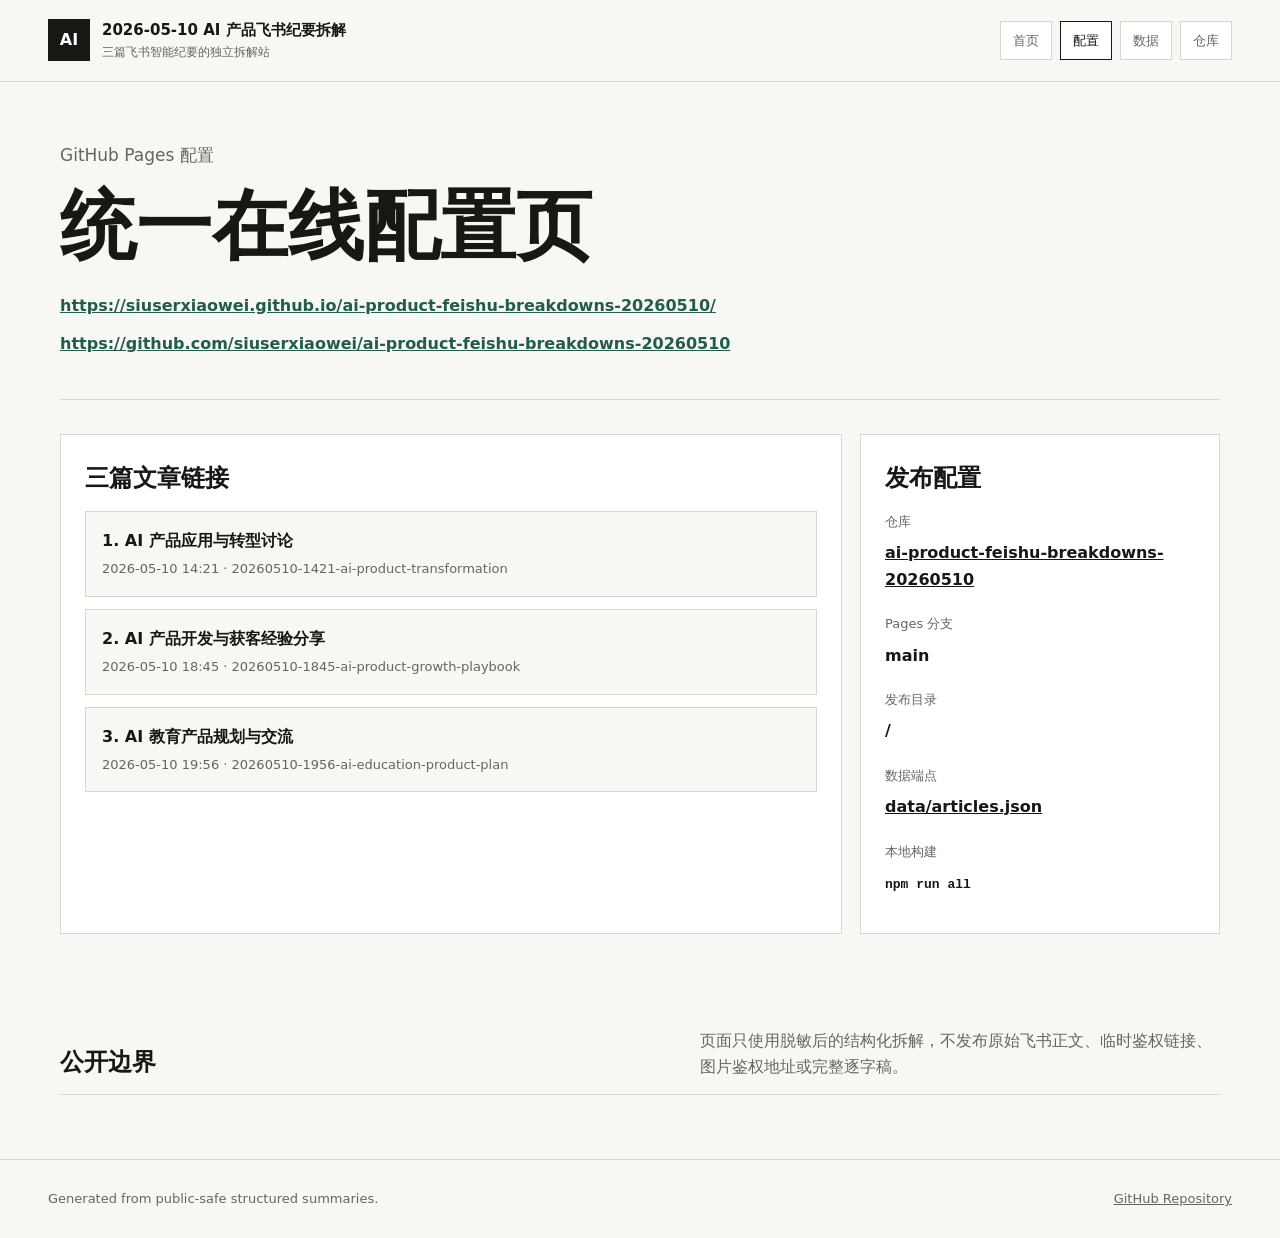
==== config/index.html @ 6566aa0e "Create standalone Feishu AI breakdown site" ====
<!doctype html>
<html lang="zh-CN">
<head>
  <meta charset="utf-8">
  <meta name="viewport" content="width=device-width, initial-scale=1">
  <title>2026-05-10 AI 产品飞书纪要拆解 | 在线配置</title>
  <meta name="description" content="统一收口三篇飞书 AI 产品纪要拆解的 GitHub Pages 配置页。">
  <link rel="stylesheet" href="../assets/site.css">
</head>
<body>
  <header class="site-header">
    <a class="brand" href="../index.html" aria-label="返回首页">
      <span class="brand-mark">AI</span>
      <span>
        <strong>2026-05-10 AI 产品飞书纪要拆解</strong>
        <small>三篇飞书智能纪要的独立拆解站</small>
      </span>
    </a>
    <nav class="nav">
      <a class="" href="../index.html">首页</a><a class="active" href="../config/">配置</a><a class="" href="../data/articles.json">数据</a><a class="" href="https://github.com/siuserxiaowei/ai-product-feishu-breakdowns-20260510">仓库</a>
    </nav>
  </header>
  <main>
    <section class="page-title">
      <p>GitHub Pages 配置</p>
      <h1>统一在线配置页</h1>
      <div class="config-links">
        <a href="https://siuserxiaowei.github.io/ai-product-feishu-breakdowns-20260510/">https://siuserxiaowei.github.io/ai-product-feishu-breakdowns-20260510/</a>
        <a href="https://github.com/siuserxiaowei/ai-product-feishu-breakdowns-20260510">https://github.com/siuserxiaowei/ai-product-feishu-breakdowns-20260510</a>
      </div>
    </section>

    <section class="config-layout">
      <div class="config-main">
        <h2>三篇文章链接</h2>
        <div class="link-list">
          <a class="link-row" href="https://siuserxiaowei.github.io/ai-product-feishu-breakdowns-20260510/articles/20260510-1421-ai-product-transformation/">
            <strong>1. AI 产品应用与转型讨论</strong>
            <span>2026-05-10 14:21 · 20260510-1421-ai-product-transformation</span>
          </a><a class="link-row" href="https://siuserxiaowei.github.io/ai-product-feishu-breakdowns-20260510/articles/20260510-1845-ai-product-growth-playbook/">
            <strong>2. AI 产品开发与获客经验分享</strong>
            <span>2026-05-10 18:45 · 20260510-1845-ai-product-growth-playbook</span>
          </a><a class="link-row" href="https://siuserxiaowei.github.io/ai-product-feishu-breakdowns-20260510/articles/20260510-1956-ai-education-product-plan/">
            <strong>3. AI 教育产品规划与交流</strong>
            <span>2026-05-10 19:56 · 20260510-1956-ai-education-product-plan</span>
          </a>
        </div>
      </div>
      <aside class="config-side">
        <h2>发布配置</h2>
        <dl>
          <dt>仓库</dt>
          <dd><a href="https://github.com/siuserxiaowei/ai-product-feishu-breakdowns-20260510">ai-product-feishu-breakdowns-20260510</a></dd>
          <dt>Pages 分支</dt>
          <dd>main</dd>
          <dt>发布目录</dt>
          <dd>/</dd>
          <dt>数据端点</dt>
          <dd><a href="https://siuserxiaowei.github.io/ai-product-feishu-breakdowns-20260510/data/articles.json">data/articles.json</a></dd>
          <dt>本地构建</dt>
          <dd><code>npm run all</code></dd>
        </dl>
      </aside>
    </section>

    <section class="section">
      <div class="section-heading">
        <h2>公开边界</h2>
        <p>页面只使用脱敏后的结构化拆解，不发布原始飞书正文、临时鉴权链接、图片鉴权地址或完整逐字稿。</p>
      </div>
    </section>
  </main>
  <footer class="site-footer">
    <span>Generated from public-safe structured summaries.</span>
    <a href="https://github.com/siuserxiaowei/ai-product-feishu-breakdowns-20260510">GitHub Repository</a>
  </footer>
</body>
</html>
---- assets/site.css ----
:root {
  color-scheme: light;
  --bg: #f7f7f4;
  --surface: #ffffff;
  --surface-2: #efefe8;
  --ink: #171714;
  --muted: #66665f;
  --line: #d9d8cd;
  --accent: #225c4a;
  --accent-2: #b9462f;
  --shadow: 0 24px 60px rgba(20, 20, 16, 0.08);
}

* {
  box-sizing: border-box;
}

body {
  margin: 0;
  background: var(--bg);
  color: var(--ink);
  font-family: Inter, ui-sans-serif, system-ui, -apple-system, BlinkMacSystemFont, "Segoe UI", sans-serif;
  line-height: 1.65;
}

a {
  color: inherit;
}

.site-header {
  position: sticky;
  top: 0;
  z-index: 10;
  display: flex;
  align-items: center;
  justify-content: space-between;
  gap: 24px;
  padding: 18px clamp(18px, 4vw, 48px);
  background: rgba(247, 247, 244, 0.9);
  border-bottom: 1px solid var(--line);
  backdrop-filter: blur(18px);
}

.brand {
  display: inline-flex;
  align-items: center;
  gap: 12px;
  text-decoration: none;
  min-width: 0;
}

.brand-mark {
  display: grid;
  width: 42px;
  height: 42px;
  place-items: center;
  border: 1px solid var(--ink);
  background: var(--ink);
  color: #fff;
  font-weight: 800;
}

.brand strong,
.brand small {
  display: block;
}

.brand strong {
  font-size: 15px;
}

.brand small {
  color: var(--muted);
  font-size: 12px;
}

.nav {
  display: flex;
  flex-wrap: wrap;
  gap: 8px;
}

.nav a {
  border: 1px solid var(--line);
  padding: 8px 12px;
  background: var(--surface);
  color: var(--muted);
  text-decoration: none;
  font-size: 13px;
}

.nav a.active,
.nav a:hover {
  border-color: var(--ink);
  color: var(--ink);
}

main {
  width: min(1160px, calc(100% - 36px));
  margin: 0 auto;
}

.hero {
  display: grid;
  grid-template-columns: minmax(0, 1.35fr) minmax(280px, 0.65fr);
  gap: 32px;
  align-items: stretch;
  padding: 64px 0 48px;
}

.hero-copy {
  padding: clamp(28px, 5vw, 56px);
  background: var(--surface);
  border: 1px solid var(--line);
  box-shadow: var(--shadow);
}

.hero h1,
.page-title h1,
.article-title h1 {
  margin: 0;
  max-width: 820px;
  font-size: clamp(36px, 7vw, 76px);
  line-height: 1.04;
}

.hero p,
.page-title p,
.article-summary {
  color: var(--muted);
  font-size: 17px;
}

.hero-actions,
.config-links {
  display: flex;
  flex-wrap: wrap;
  gap: 12px;
  margin-top: 28px;
}

.button {
  display: inline-flex;
  align-items: center;
  justify-content: center;
  min-height: 44px;
  padding: 10px 16px;
  border: 1px solid var(--ink);
  background: var(--surface);
  text-decoration: none;
  font-weight: 700;
}

.button.primary {
  background: var(--ink);
  color: #fff;
}

.hero-panel {
  display: grid;
  gap: 12px;
}

.hero-panel > div {
  display: flex;
  flex-direction: column;
  justify-content: space-between;
  min-height: 130px;
  padding: 24px;
  background: var(--accent);
  color: #fff;
}

.hero-panel > div:nth-child(2) {
  background: var(--accent-2);
}

.hero-panel > div:nth-child(3) {
  background: var(--ink);
}

.metric {
  font-size: 52px;
  font-weight: 850;
  line-height: 1;
}

.metric-label {
  font-size: 14px;
}

.section,
.page-title,
.article-title {
  padding: 42px 0;
}

.section-heading {
  display: flex;
  align-items: end;
  justify-content: space-between;
  gap: 24px;
  margin-bottom: 22px;
  border-bottom: 1px solid var(--line);
}

.section-heading h2,
.config-main h2,
.config-side h2,
.two-column h2 {
  margin: 0 0 12px;
  font-size: 24px;
}

.section-heading p {
  max-width: 520px;
  margin: 0 0 14px;
  color: var(--muted);
}

.article-grid {
  display: grid;
  grid-template-columns: repeat(3, minmax(0, 1fr));
  gap: 18px;
}

.article-card,
.config-main,
.config-side,
.dimension-block {
  background: var(--surface);
  border: 1px solid var(--line);
  padding: 24px;
}

.article-card {
  display: flex;
  min-height: 100%;
  flex-direction: column;
  gap: 14px;
}

.card-meta,
.article-title > p,
.back-link {
  color: var(--muted);
  font-size: 13px;
}

.article-card h2 {
  margin: 0;
  font-size: 24px;
  line-height: 1.25;
}

.article-card h2 a {
  text-decoration: none;
}

.article-card p {
  margin: 0;
  color: var(--muted);
}

.tags {
  display: flex;
  flex-wrap: wrap;
  gap: 8px;
}

.tags span,
.dimension-strip span,
.dimension-nav a {
  border: 1px solid var(--line);
  background: var(--surface-2);
  padding: 5px 9px;
  color: var(--muted);
  font-size: 12px;
}

.dimension-strip {
  display: flex;
  flex-wrap: wrap;
  gap: 8px;
  margin-top: auto;
}

.text-link,
.back-link {
  font-weight: 700;
  color: var(--accent);
}

.page-title {
  border-bottom: 1px solid var(--line);
}

.config-links a {
  overflow-wrap: anywhere;
  color: var(--accent);
  font-weight: 700;
}

.config-layout {
  display: grid;
  grid-template-columns: minmax(0, 1fr) 360px;
  gap: 18px;
  padding: 34px 0 52px;
}

.link-list {
  display: grid;
  gap: 12px;
}

.link-row {
  display: grid;
  gap: 4px;
  padding: 16px;
  border: 1px solid var(--line);
  background: var(--bg);
  text-decoration: none;
}

.link-row span,
.config-side dd,
.config-side dt {
  overflow-wrap: anywhere;
}

.link-row span,
.config-side dt {
  color: var(--muted);
  font-size: 13px;
}

.config-side dl {
  display: grid;
  gap: 8px;
  margin: 0;
}

.config-side dd {
  margin: 0 0 12px;
  font-weight: 700;
}

.article-page {
  max-width: 1040px;
  margin: 0 auto;
}

.article-title {
  border-bottom: 1px solid var(--line);
}

.article-summary {
  max-width: 860px;
  margin: 22px 0;
  padding: 20px 24px;
  background: var(--surface);
  border-left: 4px solid var(--accent);
}

.two-column {
  display: grid;
  grid-template-columns: minmax(0, 1.1fr) minmax(280px, 0.9fr);
  gap: 24px;
}

.timeline,
.action-list,
.dimension-block ul {
  margin: 0;
  padding-left: 22px;
}

.timeline li,
.action-list li,
.dimension-block li {
  margin-bottom: 12px;
}

.timeline span {
  display: inline-block;
  min-width: 56px;
  color: var(--accent);
  font-weight: 800;
}

.timeline p {
  margin: 4px 0 0;
  color: var(--muted);
}

.dimension-nav {
  position: sticky;
  top: 80px;
  display: flex;
  flex-wrap: wrap;
  gap: 8px;
  padding: 12px 0;
  background: rgba(247, 247, 244, 0.92);
  backdrop-filter: blur(14px);
}

.dimension-nav a {
  text-decoration: none;
}

.dimension-block {
  margin: 18px 0;
}

.dimension-block h2 {
  margin: 0 0 18px;
  font-size: 22px;
  line-height: 1.4;
}

.dimension-block h3 {
  margin: 18px 0 8px;
  color: var(--accent);
  font-size: 15px;
}

.reuse {
  margin: 20px 0 0;
  padding: 16px;
  background: var(--surface-2);
}

.site-footer {
  display: flex;
  justify-content: space-between;
  gap: 16px;
  padding: 28px clamp(18px, 4vw, 48px);
  border-top: 1px solid var(--line);
  color: var(--muted);
  font-size: 13px;
}

@media (max-width: 900px) {
  .site-header,
  .section-heading,
  .site-footer {
    align-items: flex-start;
    flex-direction: column;
  }

  .hero,
  .config-layout,
  .two-column {
    grid-template-columns: 1fr;
  }

  .article-grid {
    grid-template-columns: 1fr;
  }

  .hero h1,
  .page-title h1,
  .article-title h1 {
    font-size: 38px;
  }
}
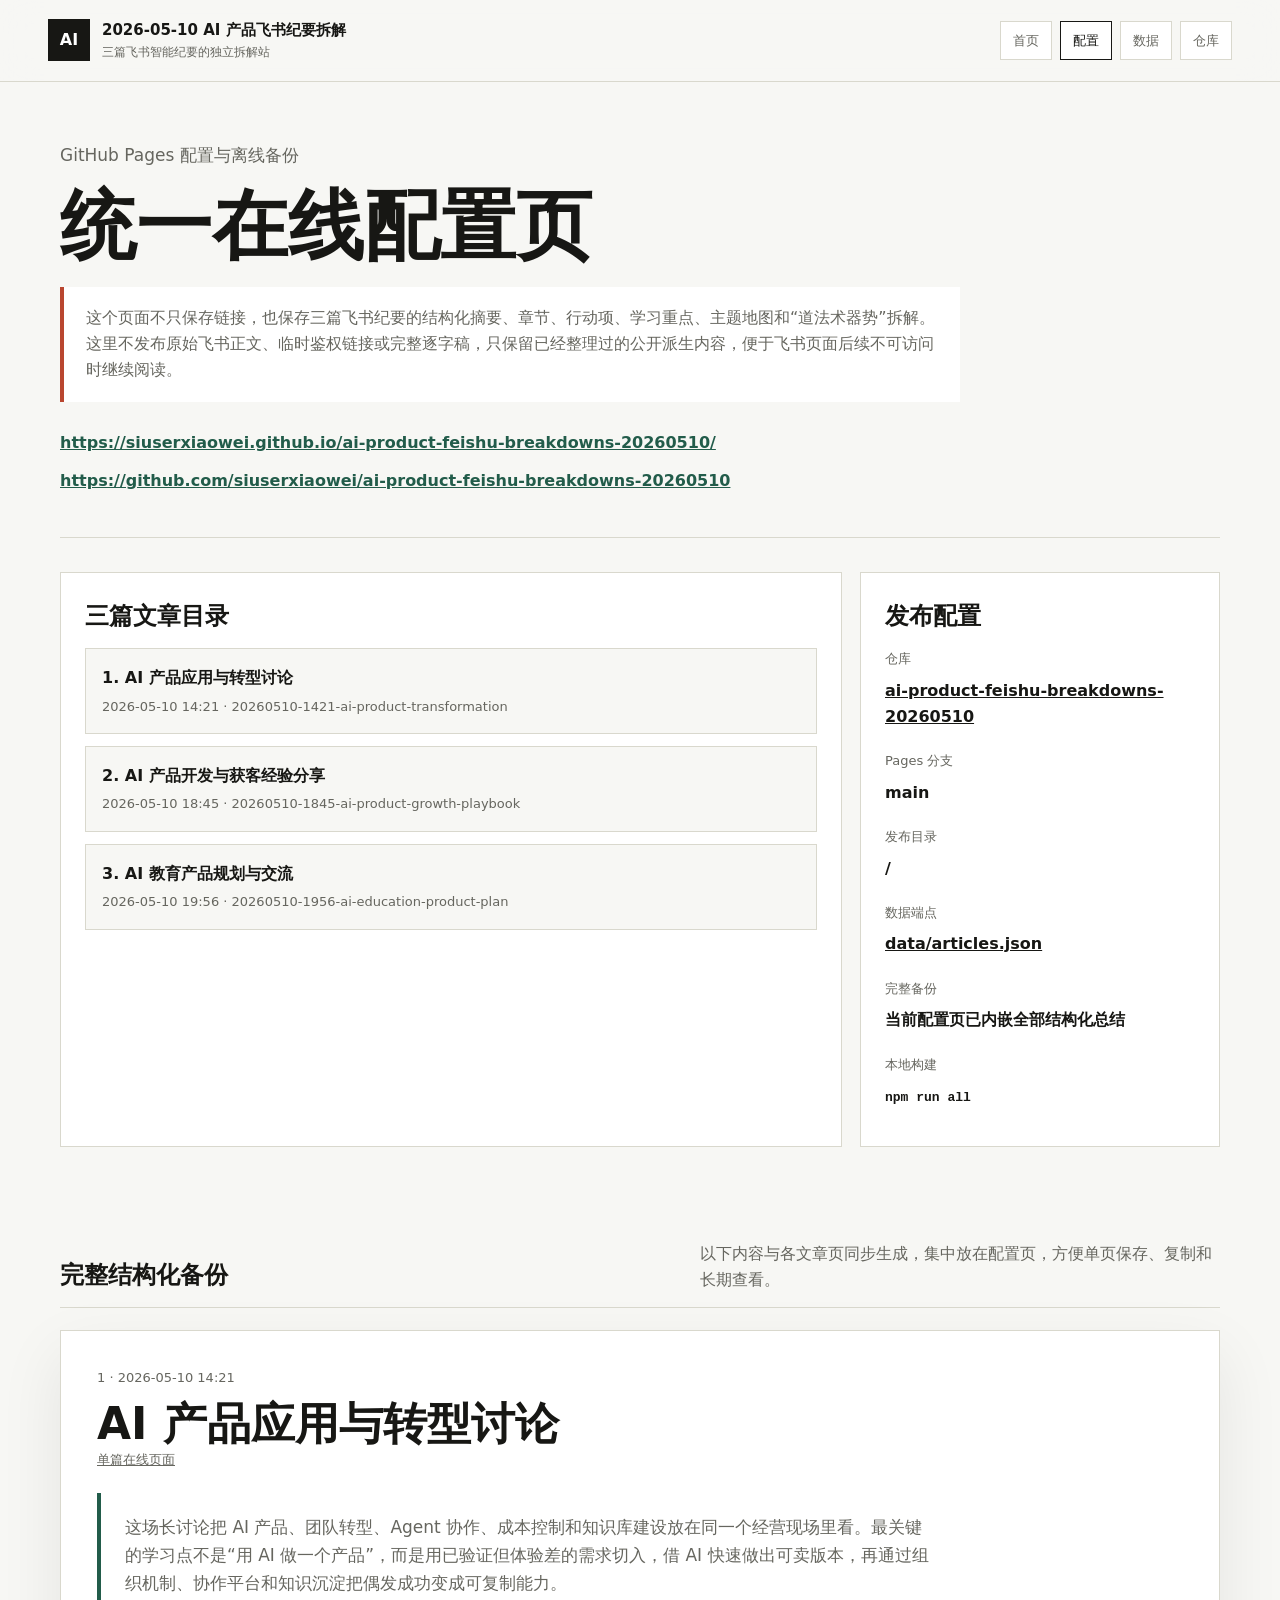
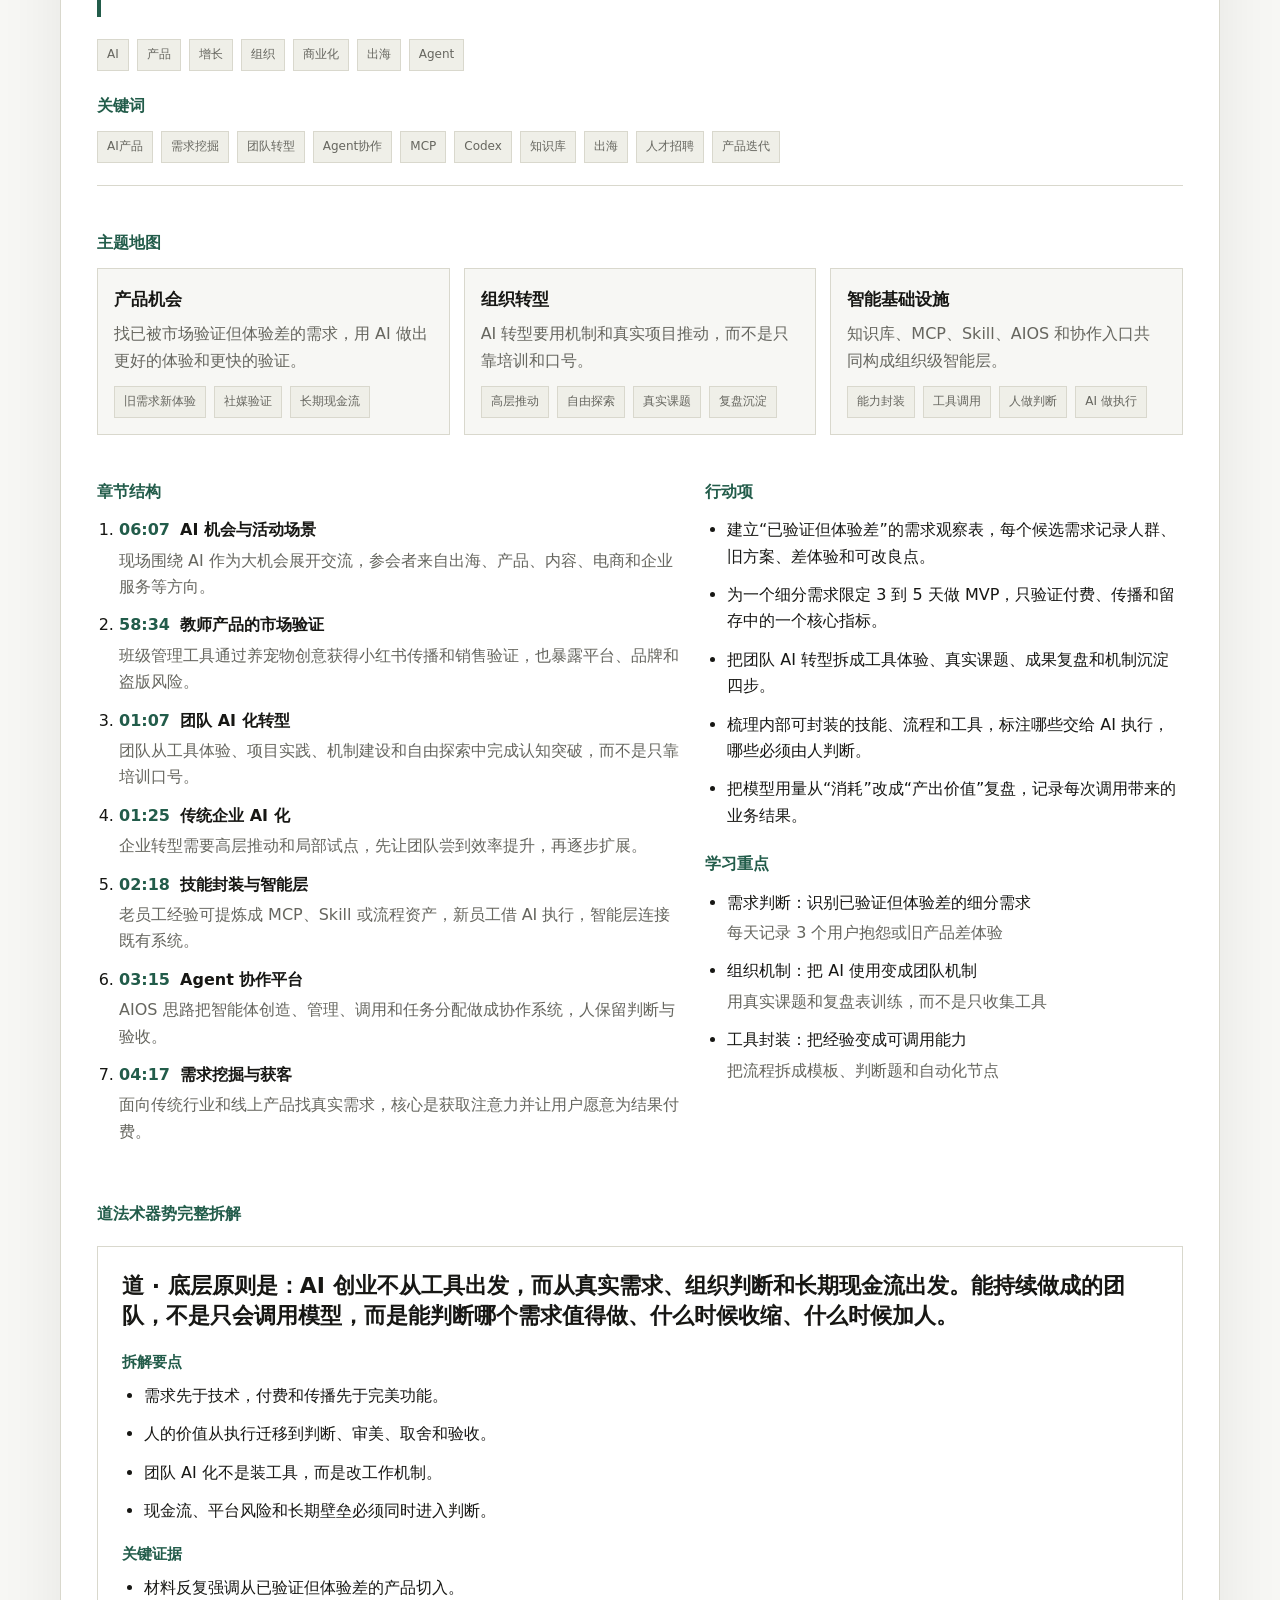
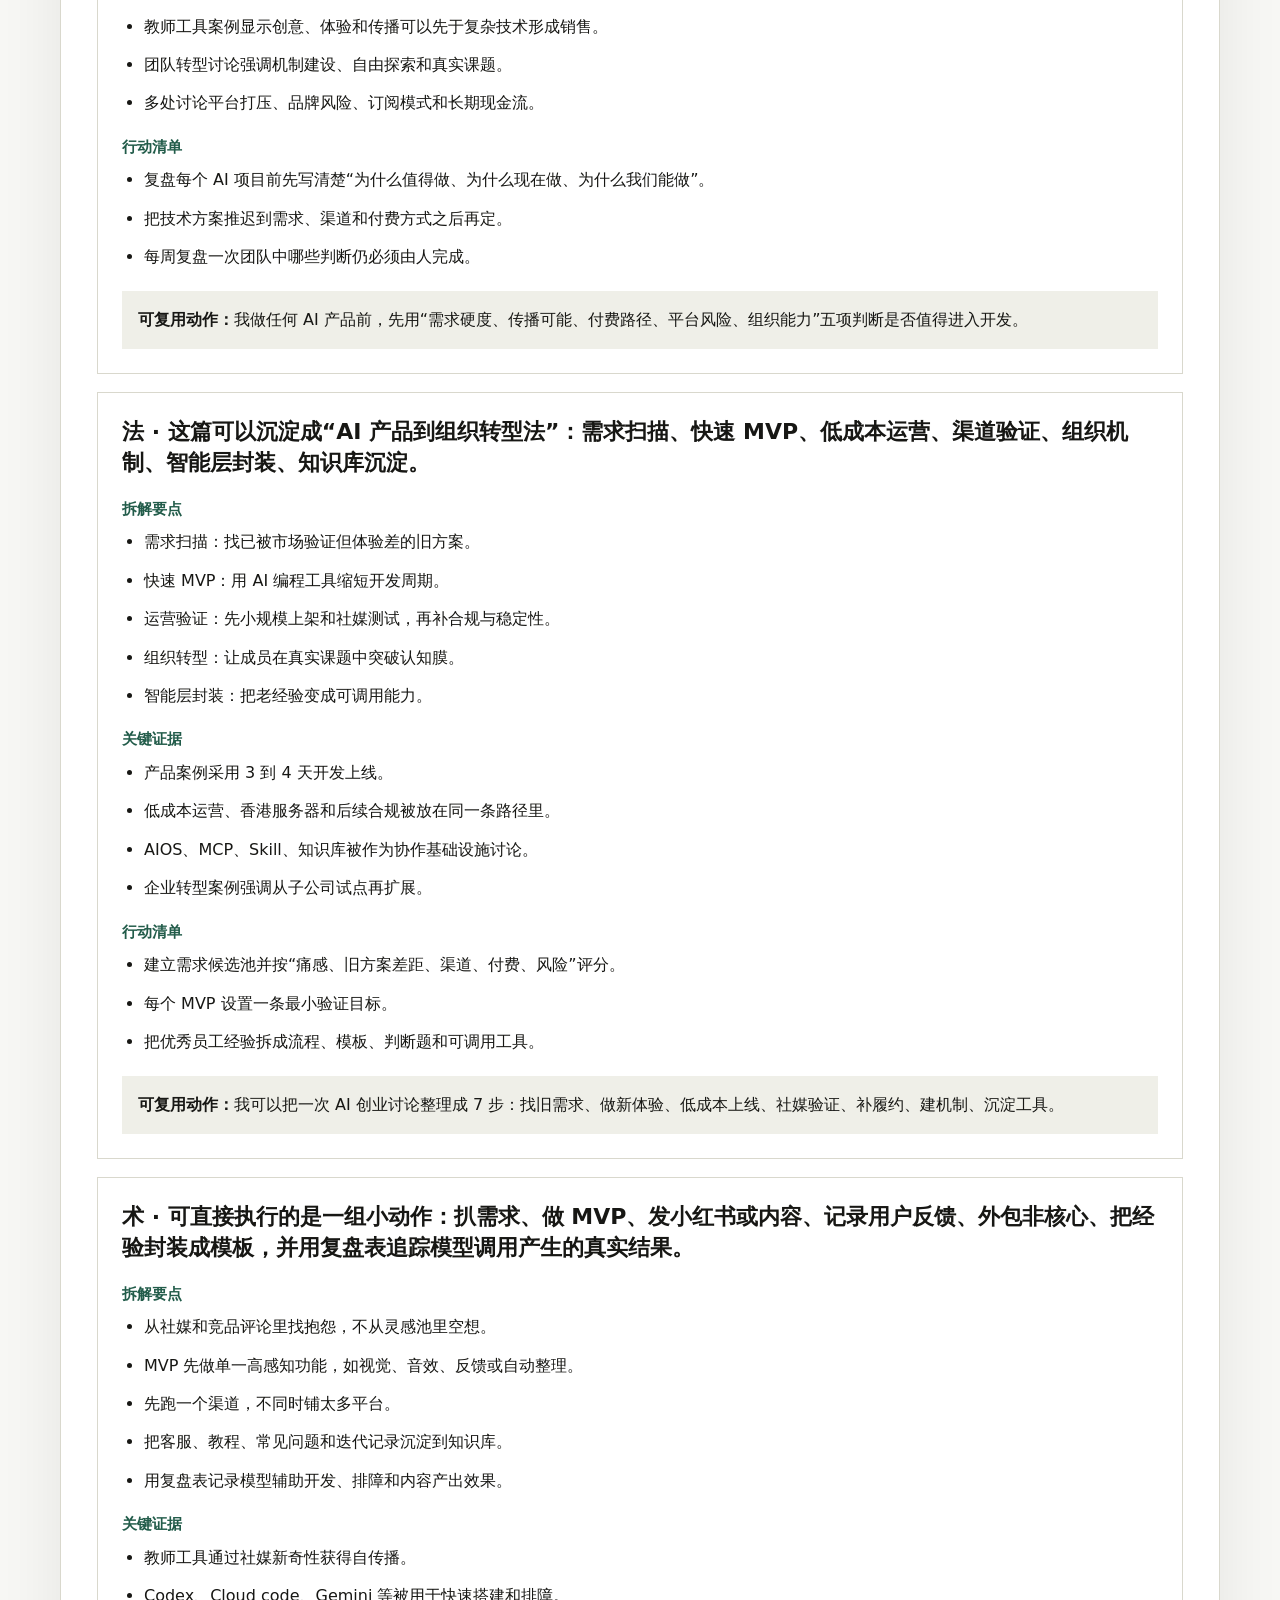
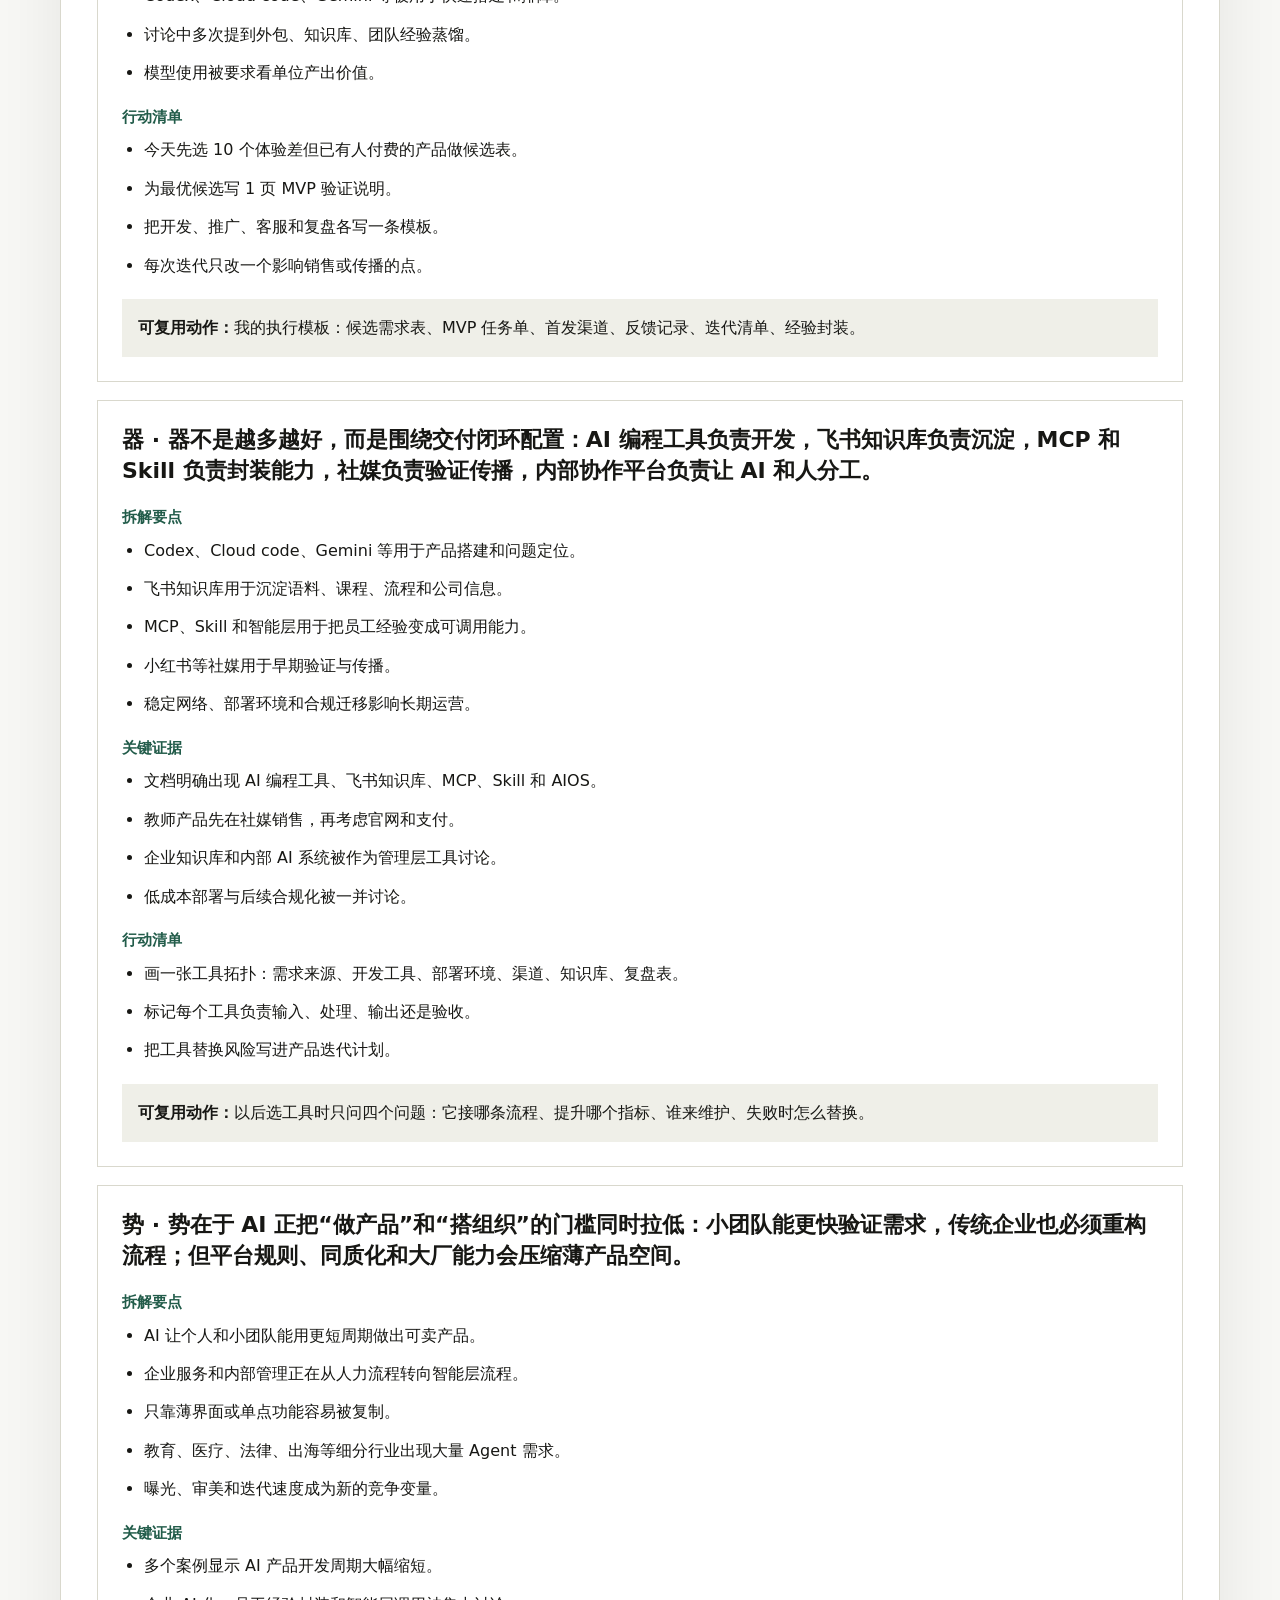
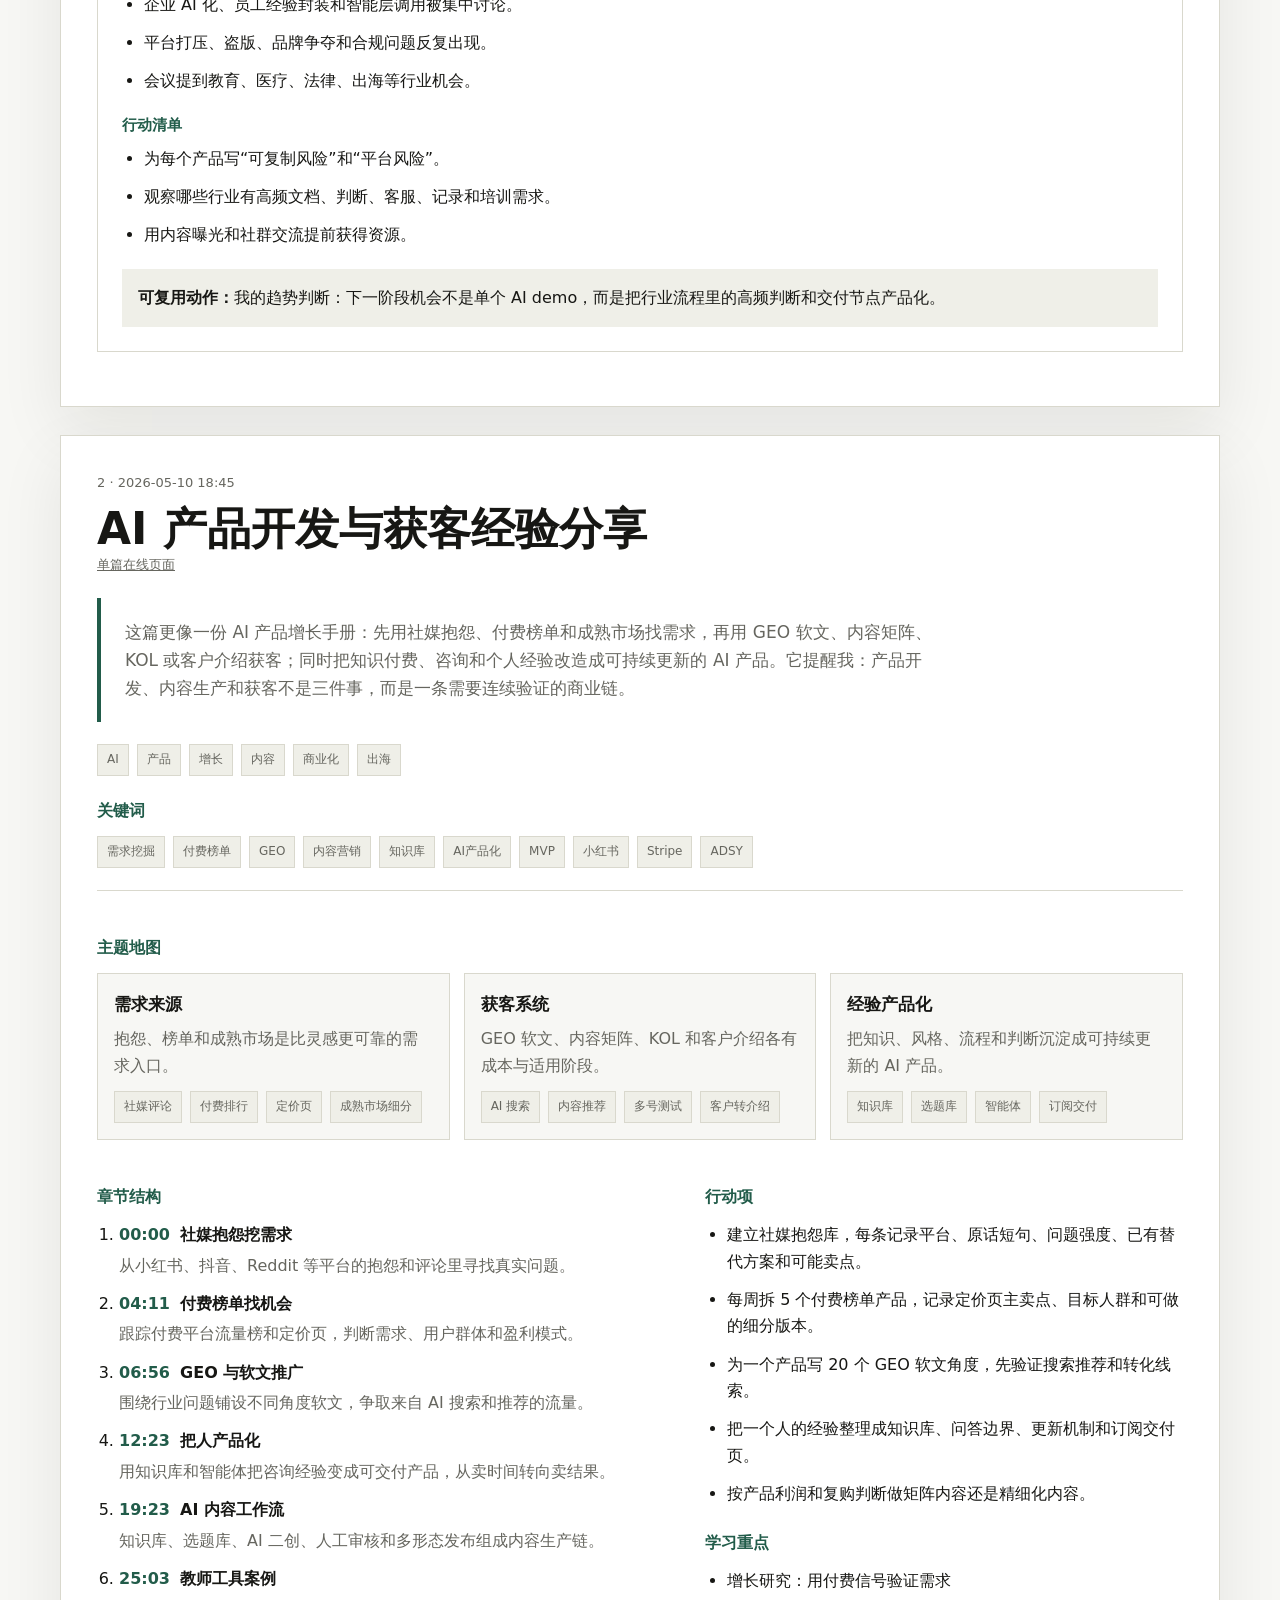
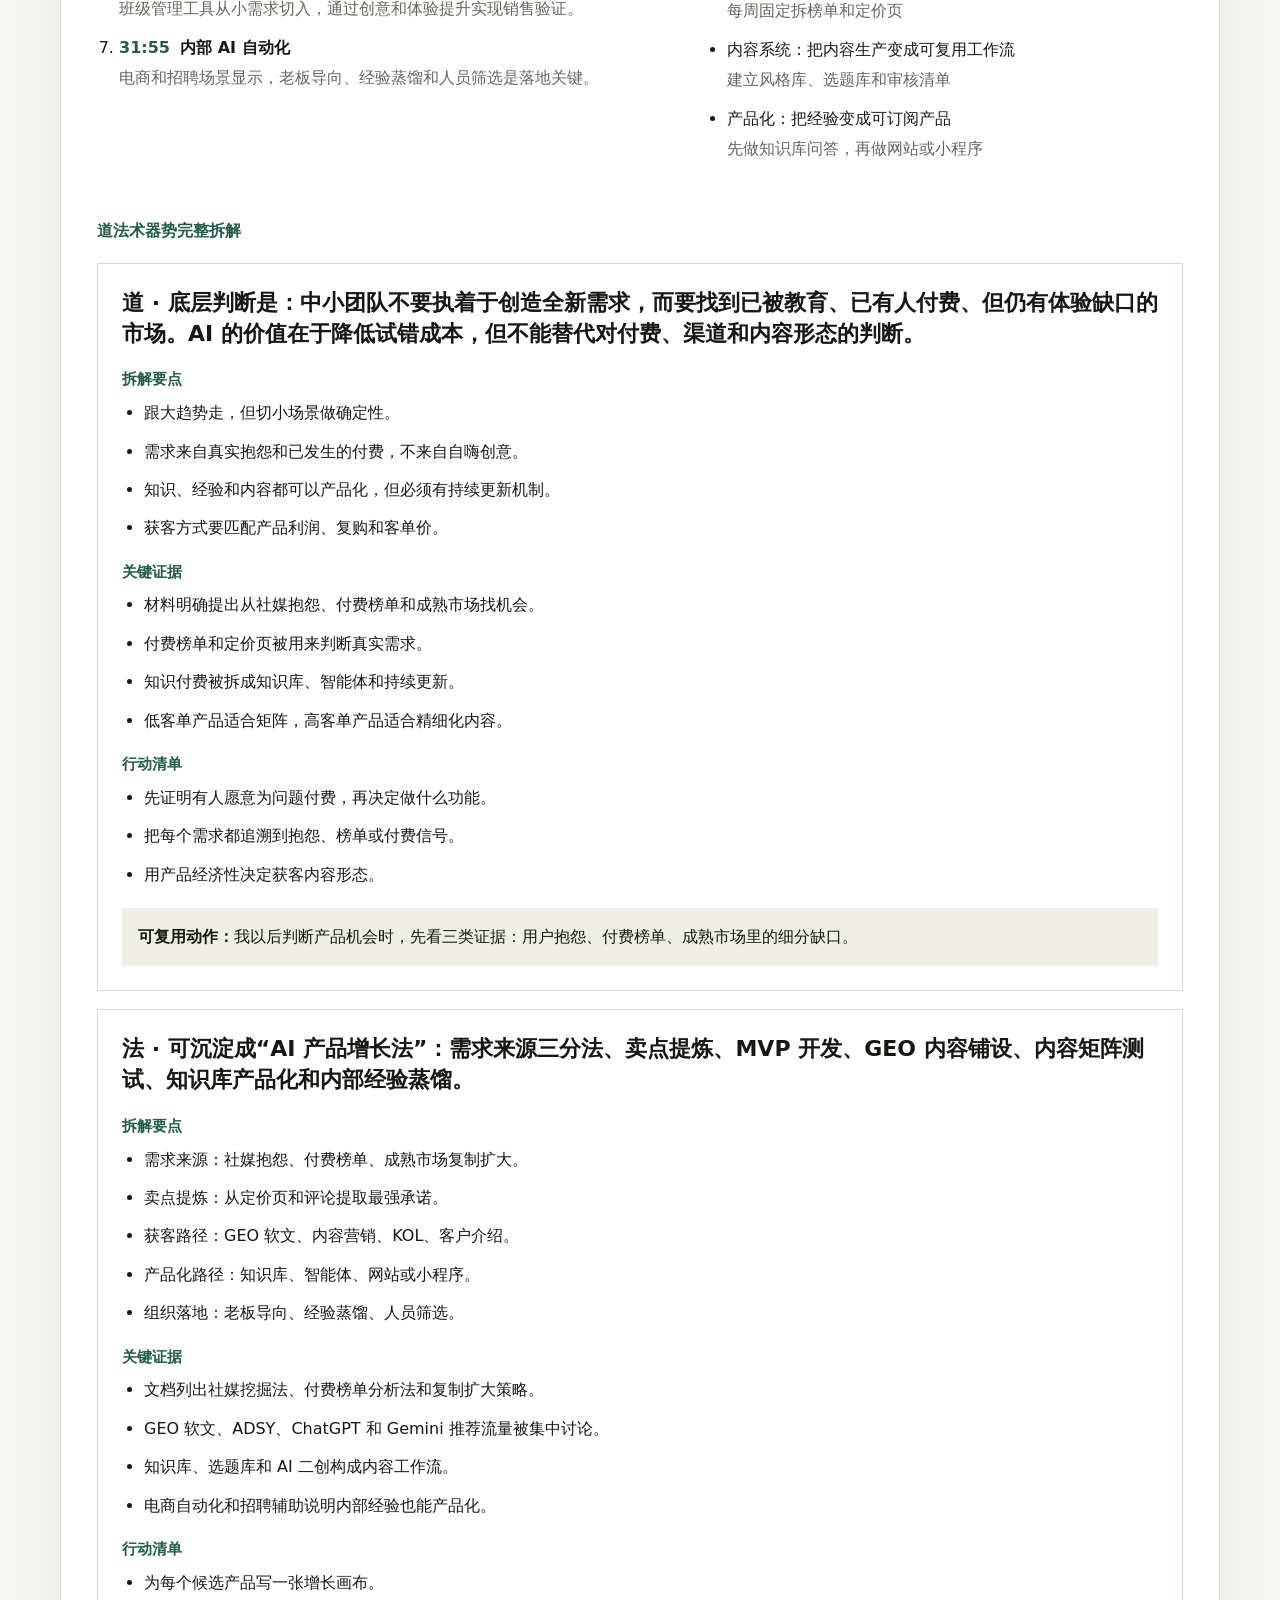
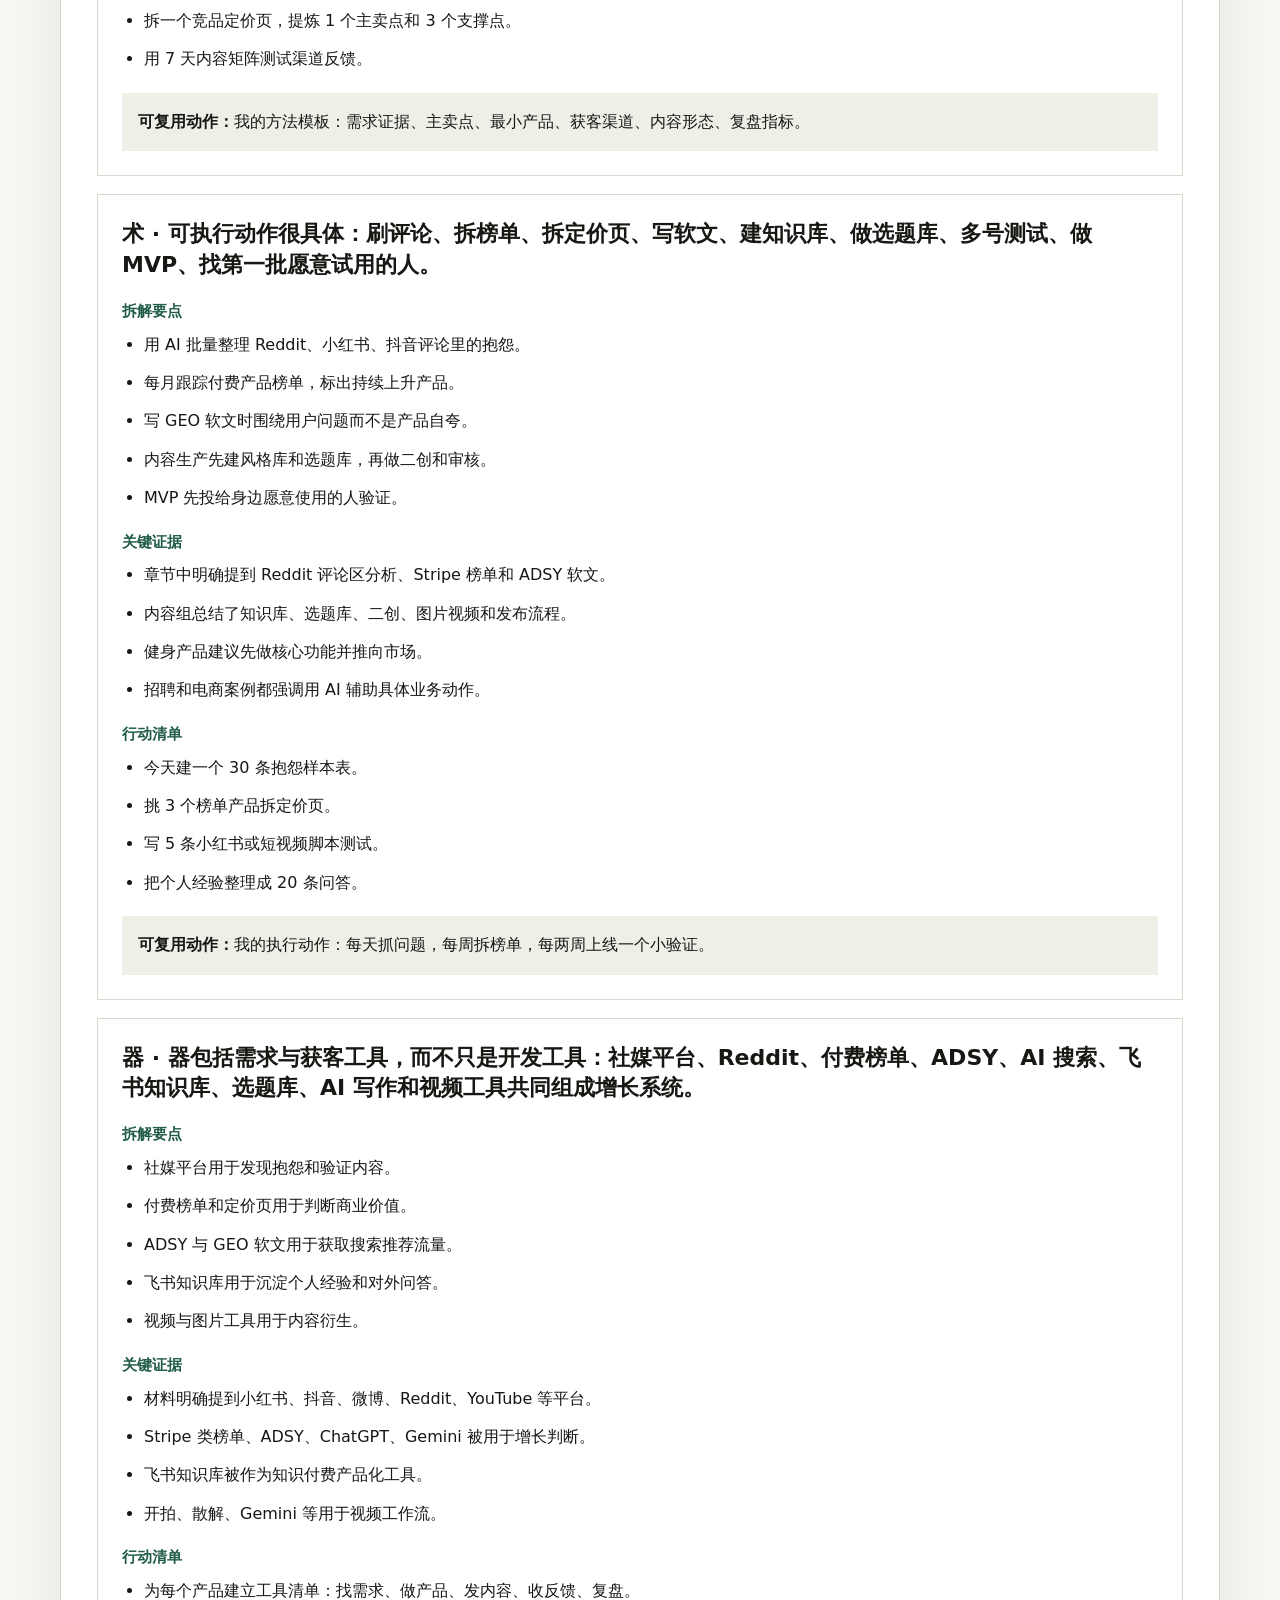
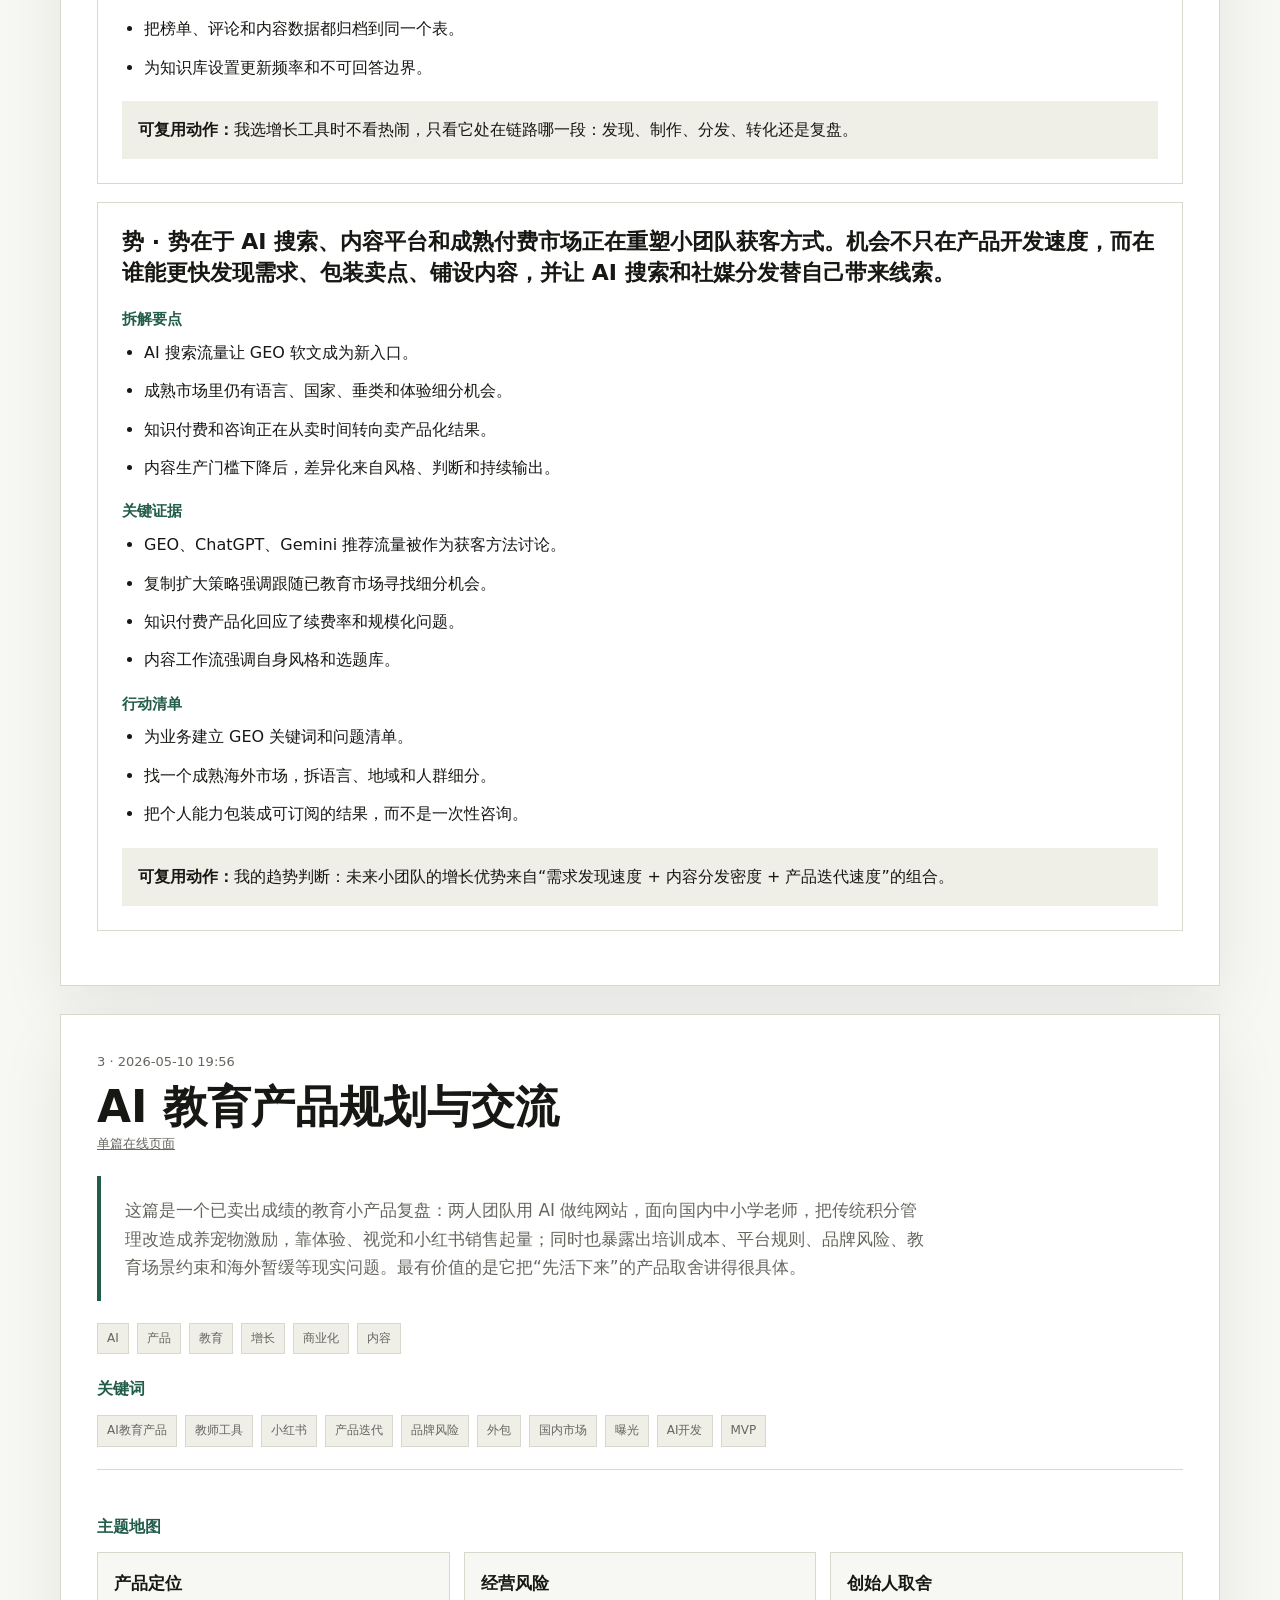
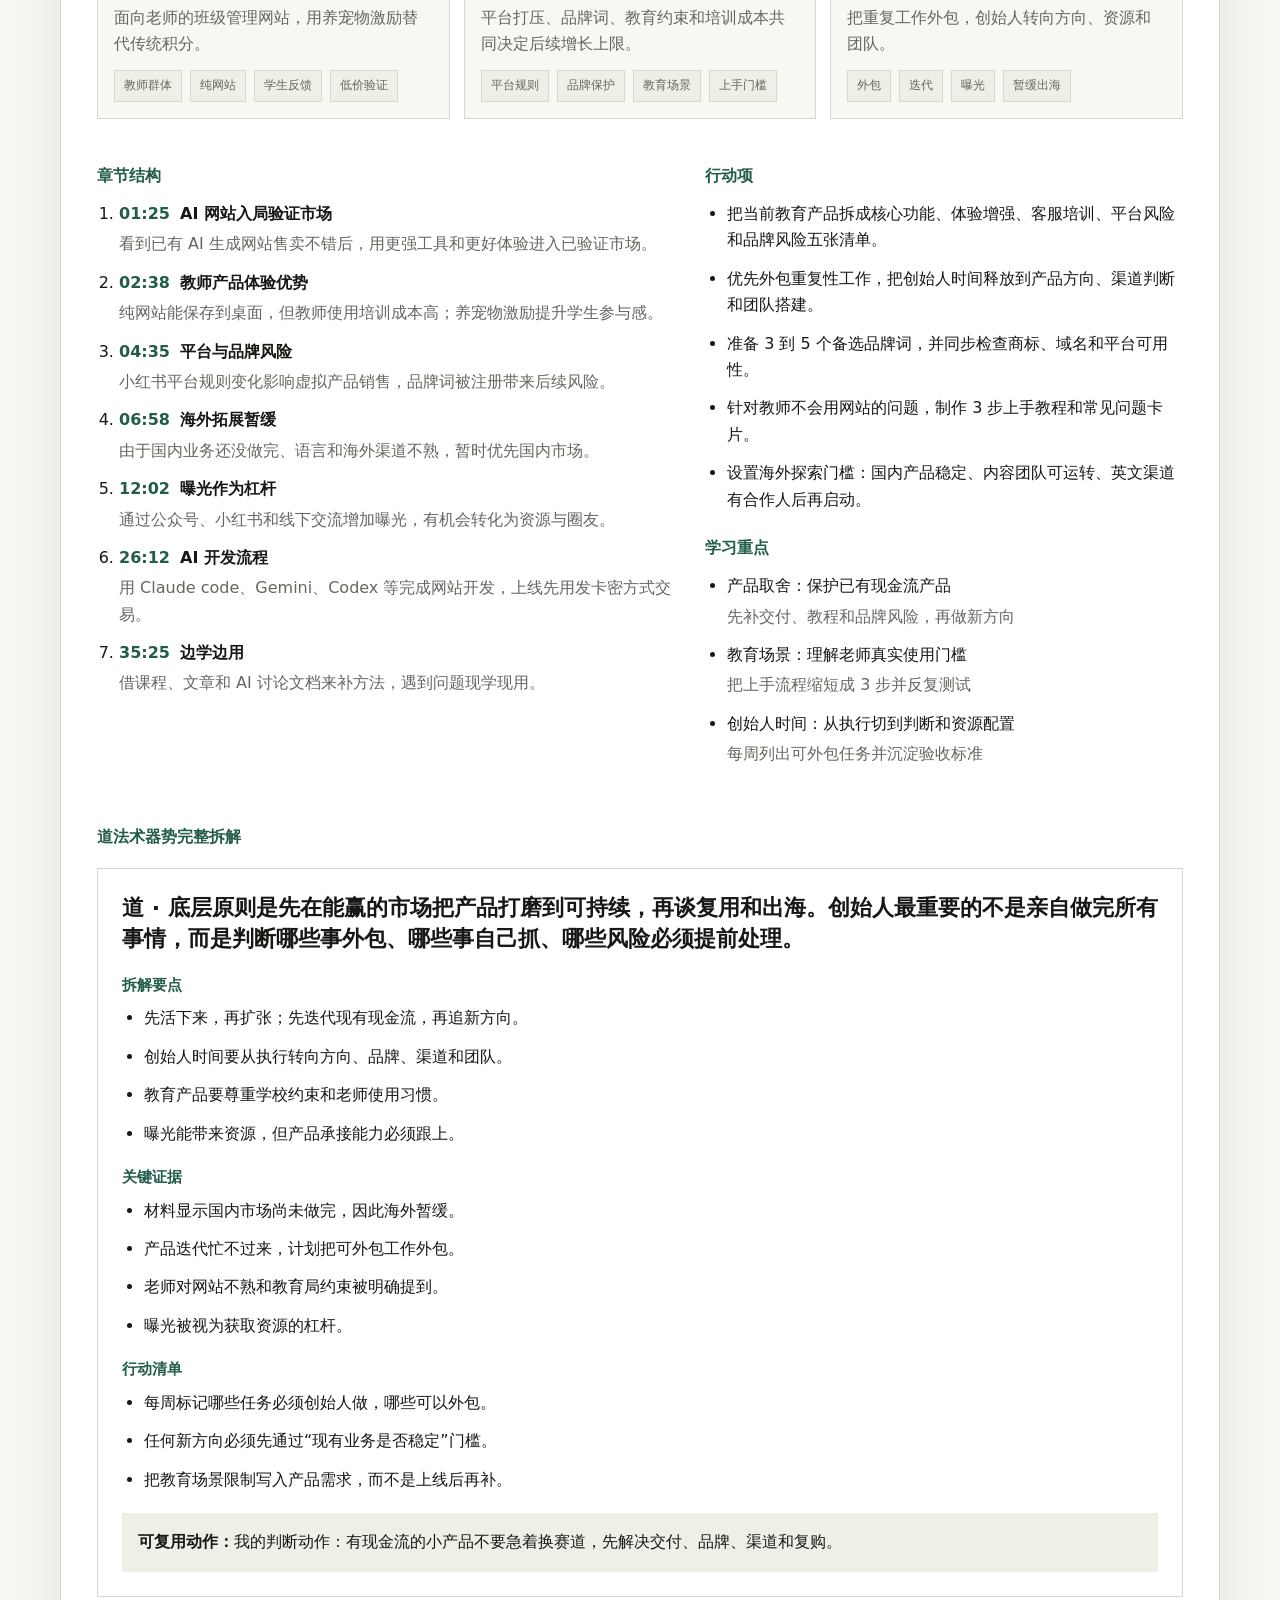
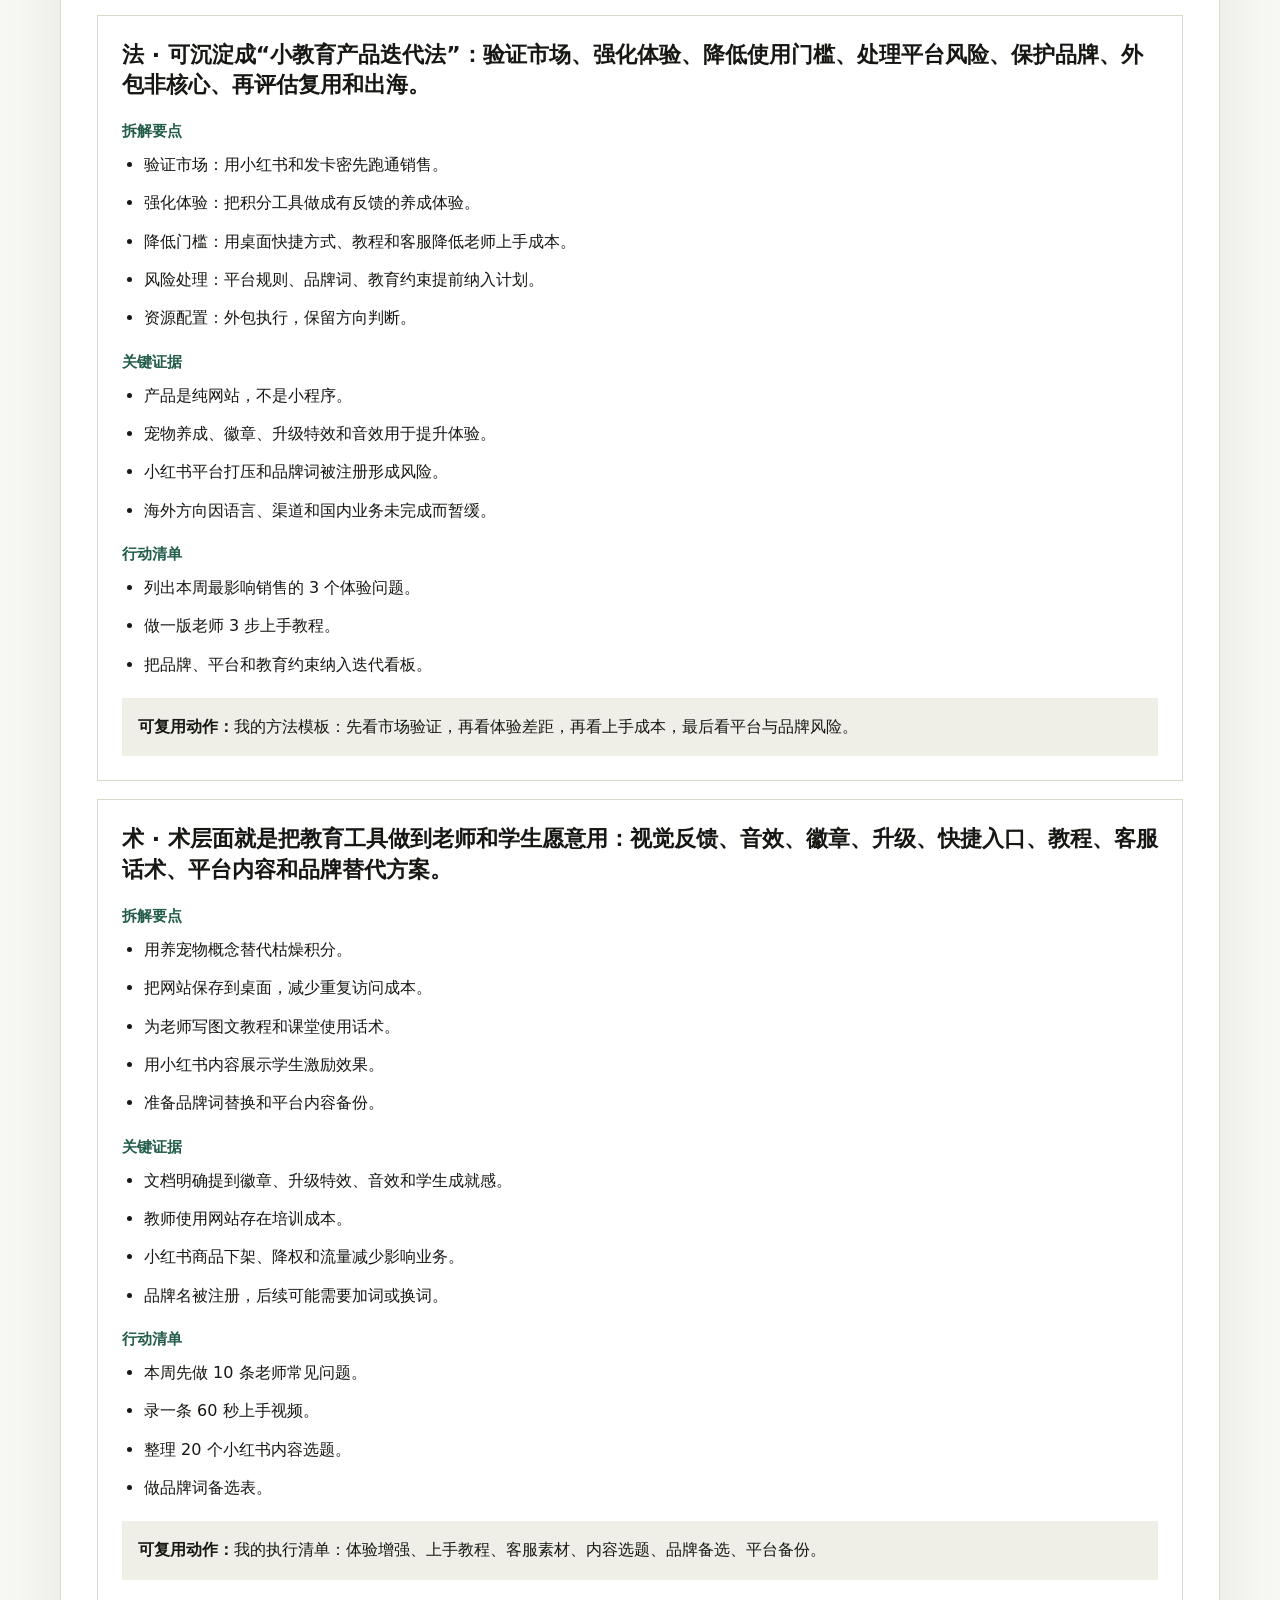
==== commit 182551c2: "Expand config page with full summaries" ====
--- a/config/index.html
+++ b/config/index.html
@@ -22,8 +22,11 @@
   </header>
   <main>
     <section class="page-title">
-      <p>GitHub Pages 配置</p>
+      <p>GitHub Pages 配置与离线备份</p>
       <h1>统一在线配置页</h1>
+      <div class="backup-notice">
+        这个页面不只保存链接，也保存三篇飞书纪要的结构化摘要、章节、行动项、学习重点、主题地图和“道法术器势”拆解。这里不发布原始飞书正文、临时鉴权链接或完整逐字稿，只保留已经整理过的公开派生内容，便于飞书页面后续不可访问时继续阅读。
+      </div>
       <div class="config-links">
         <a href="https://siuserxiaowei.github.io/ai-product-feishu-breakdowns-20260510/">https://siuserxiaowei.github.io/ai-product-feishu-breakdowns-20260510/</a>
         <a href="https://github.com/siuserxiaowei/ai-product-feishu-breakdowns-20260510">https://github.com/siuserxiaowei/ai-product-feishu-breakdowns-20260510</a>
@@ -32,15 +35,15 @@
 
     <section class="config-layout">
       <div class="config-main">
-        <h2>三篇文章链接</h2>
+        <h2>三篇文章目录</h2>
         <div class="link-list">
-          <a class="link-row" href="https://siuserxiaowei.github.io/ai-product-feishu-breakdowns-20260510/articles/20260510-1421-ai-product-transformation/">
+          <a class="link-row" href="#20260510-1421-ai-product-transformation">
             <strong>1. AI 产品应用与转型讨论</strong>
             <span>2026-05-10 14:21 · 20260510-1421-ai-product-transformation</span>
-          </a><a class="link-row" href="https://siuserxiaowei.github.io/ai-product-feishu-breakdowns-20260510/articles/20260510-1845-ai-product-growth-playbook/">
+          </a><a class="link-row" href="#20260510-1845-ai-product-growth-playbook">
             <strong>2. AI 产品开发与获客经验分享</strong>
             <span>2026-05-10 18:45 · 20260510-1845-ai-product-growth-playbook</span>
-          </a><a class="link-row" href="https://siuserxiaowei.github.io/ai-product-feishu-breakdowns-20260510/articles/20260510-1956-ai-education-product-plan/">
+          </a><a class="link-row" href="#20260510-1956-ai-education-product-plan">
             <strong>3. AI 教育产品规划与交流</strong>
             <span>2026-05-10 19:56 · 20260510-1956-ai-education-product-plan</span>
           </a>
@@ -57,10 +60,337 @@
           <dd>/</dd>
           <dt>数据端点</dt>
           <dd><a href="https://siuserxiaowei.github.io/ai-product-feishu-breakdowns-20260510/data/articles.json">data/articles.json</a></dd>
+          <dt>完整备份</dt>
+          <dd>当前配置页已内嵌全部结构化总结</dd>
           <dt>本地构建</dt>
           <dd><code>npm run all</code></dd>
         </dl>
       </aside>
+    </section>
+
+    <section class="section">
+      <div class="section-heading">
+        <h2>完整结构化备份</h2>
+        <p>以下内容与各文章页同步生成，集中放在配置页，方便单页保存、复制和长期查看。</p>
+      </div>
+      <div class="backup-stack">
+        <article class="config-article" id="20260510-1421-ai-product-transformation">
+    <header class="config-article-header">
+      <p>1 · 2026-05-10 14:21</p>
+      <h2>AI 产品应用与转型讨论</h2>
+      <p class="config-article-link"><a href="https://siuserxiaowei.github.io/ai-product-feishu-breakdowns-20260510/articles/20260510-1421-ai-product-transformation/">单篇在线页面</a></p>
+      <div class="article-summary">这场长讨论把 AI 产品、团队转型、Agent 协作、成本控制和知识库建设放在同一个经营现场里看。最关键的学习点不是“用 AI 做一个产品”，而是用已验证但体验差的需求切入，借 AI 快速做出可卖版本，再通过组织机制、协作平台和知识沉淀把偶发成功变成可复制能力。</div>
+      <div class="tags"><span>AI</span><span>产品</span><span>增长</span><span>组织</span><span>商业化</span><span>出海</span><span>Agent</span></div>
+      <h3>关键词</h3><div class="tags"><span>AI产品</span><span>需求挖掘</span><span>团队转型</span><span>Agent协作</span><span>MCP</span><span>Codex</span><span>知识库</span><span>出海</span><span>人才招聘</span><span>产品迭代</span></div>
+    </header>
+
+    <section class="config-section">
+      <h3>主题地图</h3>
+      <div class="topic-map">
+    <section>
+      <h4>产品机会</h4>
+      <p>找已被市场验证但体验差的需求，用 AI 做出更好的体验和更快的验证。</p>
+      <div class="tags"><span>旧需求新体验</span><span>社媒验证</span><span>长期现金流</span></div>
+    </section><section>
+      <h4>组织转型</h4>
+      <p>AI 转型要用机制和真实项目推动，而不是只靠培训和口号。</p>
+      <div class="tags"><span>高层推动</span><span>自由探索</span><span>真实课题</span><span>复盘沉淀</span></div>
+    </section><section>
+      <h4>智能基础设施</h4>
+      <p>知识库、MCP、Skill、AIOS 和协作入口共同构成组织级智能层。</p>
+      <div class="tags"><span>能力封装</span><span>工具调用</span><span>人做判断</span><span>AI 做执行</span></div>
+    </section>
+  </div>
+    </section>
+
+    <section class="config-article-grid">
+      <div>
+        <h3>章节结构</h3>
+        <ol class="timeline">
+          <li>
+            <span>06:07</span>
+            <strong>AI 机会与活动场景</strong>
+            <p>现场围绕 AI 作为大机会展开交流，参会者来自出海、产品、内容、电商和企业服务等方向。</p>
+          </li><li>
+            <span>58:34</span>
+            <strong>教师产品的市场验证</strong>
+            <p>班级管理工具通过养宠物创意获得小红书传播和销售验证，也暴露平台、品牌和盗版风险。</p>
+          </li><li>
+            <span>01:07</span>
+            <strong>团队 AI 化转型</strong>
+            <p>团队从工具体验、项目实践、机制建设和自由探索中完成认知突破，而不是只靠培训口号。</p>
+          </li><li>
+            <span>01:25</span>
+            <strong>传统企业 AI 化</strong>
+            <p>企业转型需要高层推动和局部试点，先让团队尝到效率提升，再逐步扩展。</p>
+          </li><li>
+            <span>02:18</span>
+            <strong>技能封装与智能层</strong>
+            <p>老员工经验可提炼成 MCP、Skill 或流程资产，新员工借 AI 执行，智能层连接既有系统。</p>
+          </li><li>
+            <span>03:15</span>
+            <strong>Agent 协作平台</strong>
+            <p>AIOS 思路把智能体创造、管理、调用和任务分配做成协作系统，人保留判断与验收。</p>
+          </li><li>
+            <span>04:17</span>
+            <strong>需求挖掘与获客</strong>
+            <p>面向传统行业和线上产品找真实需求，核心是获取注意力并让用户愿意为结果付费。</p>
+          </li>
+        </ol>
+      </div>
+      <div>
+        <h3>行动项</h3>
+        <ul class="action-list"><li>建立“已验证但体验差”的需求观察表，每个候选需求记录人群、旧方案、差体验和可改良点。</li><li>为一个细分需求限定 3 到 5 天做 MVP，只验证付费、传播和留存中的一个核心指标。</li><li>把团队 AI 转型拆成工具体验、真实课题、成果复盘和机制沉淀四步。</li><li>梳理内部可封装的技能、流程和工具，标注哪些交给 AI 执行，哪些必须由人判断。</li><li>把模型用量从“消耗”改成“产出价值”复盘，记录每次调用带来的业务结果。</li></ul>
+        <h3>学习重点</h3><ul class="action-list"><li>需求判断：识别已验证但体验差的细分需求<p>每天记录 3 个用户抱怨或旧产品差体验</p></li><li>组织机制：把 AI 使用变成团队机制<p>用真实课题和复盘表训练，而不是只收集工具</p></li><li>工具封装：把经验变成可调用能力<p>把流程拆成模板、判断题和自动化节点</p></li></ul>
+      </div>
+    </section>
+
+    <section class="config-section">
+      <h3>道法术器势完整拆解</h3>
+      <section class="dimension-block" id="20260510-1421-ai-product-transformation-dao">
+    <h2>道 · 底层原则是：AI 创业不从工具出发，而从真实需求、组织判断和长期现金流出发。能持续做成的团队，不是只会调用模型，而是能判断哪个需求值得做、什么时候收缩、什么时候加人。</h2>
+    <h3>拆解要点</h3><ul><li>需求先于技术，付费和传播先于完美功能。</li><li>人的价值从执行迁移到判断、审美、取舍和验收。</li><li>团队 AI 化不是装工具，而是改工作机制。</li><li>现金流、平台风险和长期壁垒必须同时进入判断。</li></ul>
+    <h3>关键证据</h3><ul><li>材料反复强调从已验证但体验差的产品切入。</li><li>教师工具案例显示创意、体验和传播可以先于复杂技术形成销售。</li><li>团队转型讨论强调机制建设、自由探索和真实课题。</li><li>多处讨论平台打压、品牌风险、订阅模式和长期现金流。</li></ul>
+    <h3>行动清单</h3><ul><li>复盘每个 AI 项目前先写清楚“为什么值得做、为什么现在做、为什么我们能做”。</li><li>把技术方案推迟到需求、渠道和付费方式之后再定。</li><li>每周复盘一次团队中哪些判断仍必须由人完成。</li></ul>
+    <p class="reuse"><strong>可复用动作：</strong>我做任何 AI 产品前，先用“需求硬度、传播可能、付费路径、平台风险、组织能力”五项判断是否值得进入开发。</p>
+  </section><section class="dimension-block" id="20260510-1421-ai-product-transformation-fa">
+    <h2>法 · 这篇可以沉淀成“AI 产品到组织转型法”：需求扫描、快速 MVP、低成本运营、渠道验证、组织机制、智能层封装、知识库沉淀。</h2>
+    <h3>拆解要点</h3><ul><li>需求扫描：找已被市场验证但体验差的旧方案。</li><li>快速 MVP：用 AI 编程工具缩短开发周期。</li><li>运营验证：先小规模上架和社媒测试，再补合规与稳定性。</li><li>组织转型：让成员在真实课题中突破认知膜。</li><li>智能层封装：把老经验变成可调用能力。</li></ul>
+    <h3>关键证据</h3><ul><li>产品案例采用 3 到 4 天开发上线。</li><li>低成本运营、香港服务器和后续合规被放在同一条路径里。</li><li>AIOS、MCP、Skill、知识库被作为协作基础设施讨论。</li><li>企业转型案例强调从子公司试点再扩展。</li></ul>
+    <h3>行动清单</h3><ul><li>建立需求候选池并按“痛感、旧方案差距、渠道、付费、风险”评分。</li><li>每个 MVP 设置一条最小验证目标。</li><li>把优秀员工经验拆成流程、模板、判断题和可调用工具。</li></ul>
+    <p class="reuse"><strong>可复用动作：</strong>我可以把一次 AI 创业讨论整理成 7 步：找旧需求、做新体验、低成本上线、社媒验证、补履约、建机制、沉淀工具。</p>
+  </section><section class="dimension-block" id="20260510-1421-ai-product-transformation-shu">
+    <h2>术 · 可直接执行的是一组小动作：扒需求、做 MVP、发小红书或内容、记录用户反馈、外包非核心、把经验封装成模板，并用复盘表追踪模型调用产生的真实结果。</h2>
+    <h3>拆解要点</h3><ul><li>从社媒和竞品评论里找抱怨，不从灵感池里空想。</li><li>MVP 先做单一高感知功能，如视觉、音效、反馈或自动整理。</li><li>先跑一个渠道，不同时铺太多平台。</li><li>把客服、教程、常见问题和迭代记录沉淀到知识库。</li><li>用复盘表记录模型辅助开发、排障和内容产出效果。</li></ul>
+    <h3>关键证据</h3><ul><li>教师工具通过社媒新奇性获得自传播。</li><li>Codex、Cloud code、Gemini 等被用于快速搭建和排障。</li><li>讨论中多次提到外包、知识库、团队经验蒸馏。</li><li>模型使用被要求看单位产出价值。</li></ul>
+    <h3>行动清单</h3><ul><li>今天先选 10 个体验差但已有人付费的产品做候选表。</li><li>为最优候选写 1 页 MVP 验证说明。</li><li>把开发、推广、客服和复盘各写一条模板。</li><li>每次迭代只改一个影响销售或传播的点。</li></ul>
+    <p class="reuse"><strong>可复用动作：</strong>我的执行模板：候选需求表、MVP 任务单、首发渠道、反馈记录、迭代清单、经验封装。</p>
+  </section><section class="dimension-block" id="20260510-1421-ai-product-transformation-qi">
+    <h2>器 · 器不是越多越好，而是围绕交付闭环配置：AI 编程工具负责开发，飞书知识库负责沉淀，MCP 和 Skill 负责封装能力，社媒负责验证传播，内部协作平台负责让 AI 和人分工。</h2>
+    <h3>拆解要点</h3><ul><li>Codex、Cloud code、Gemini 等用于产品搭建和问题定位。</li><li>飞书知识库用于沉淀语料、课程、流程和公司信息。</li><li>MCP、Skill 和智能层用于把员工经验变成可调用能力。</li><li>小红书等社媒用于早期验证与传播。</li><li>稳定网络、部署环境和合规迁移影响长期运营。</li></ul>
+    <h3>关键证据</h3><ul><li>文档明确出现 AI 编程工具、飞书知识库、MCP、Skill 和 AIOS。</li><li>教师产品先在社媒销售，再考虑官网和支付。</li><li>企业知识库和内部 AI 系统被作为管理层工具讨论。</li><li>低成本部署与后续合规化被一并讨论。</li></ul>
+    <h3>行动清单</h3><ul><li>画一张工具拓扑：需求来源、开发工具、部署环境、渠道、知识库、复盘表。</li><li>标记每个工具负责输入、处理、输出还是验收。</li><li>把工具替换风险写进产品迭代计划。</li></ul>
+    <p class="reuse"><strong>可复用动作：</strong>以后选工具时只问四个问题：它接哪条流程、提升哪个指标、谁来维护、失败时怎么替换。</p>
+  </section><section class="dimension-block" id="20260510-1421-ai-product-transformation-shi">
+    <h2>势 · 势在于 AI 正把“做产品”和“搭组织”的门槛同时拉低：小团队能更快验证需求，传统企业也必须重构流程；但平台规则、同质化和大厂能力会压缩薄产品空间。</h2>
+    <h3>拆解要点</h3><ul><li>AI 让个人和小团队能用更短周期做出可卖产品。</li><li>企业服务和内部管理正在从人力流程转向智能层流程。</li><li>只靠薄界面或单点功能容易被复制。</li><li>教育、医疗、法律、出海等细分行业出现大量 Agent 需求。</li><li>曝光、审美和迭代速度成为新的竞争变量。</li></ul>
+    <h3>关键证据</h3><ul><li>多个案例显示 AI 产品开发周期大幅缩短。</li><li>企业 AI 化、员工经验封装和智能层调用被集中讨论。</li><li>平台打压、盗版、品牌争夺和合规问题反复出现。</li><li>会议提到教育、医疗、法律、出海等行业机会。</li></ul>
+    <h3>行动清单</h3><ul><li>为每个产品写“可复制风险”和“平台风险”。</li><li>观察哪些行业有高频文档、判断、客服、记录和培训需求。</li><li>用内容曝光和社群交流提前获得资源。</li></ul>
+    <p class="reuse"><strong>可复用动作：</strong>我的趋势判断：下一阶段机会不是单个 AI demo，而是把行业流程里的高频判断和交付节点产品化。</p>
+  </section>
+    </section>
+  </article><article class="config-article" id="20260510-1845-ai-product-growth-playbook">
+    <header class="config-article-header">
+      <p>2 · 2026-05-10 18:45</p>
+      <h2>AI 产品开发与获客经验分享</h2>
+      <p class="config-article-link"><a href="https://siuserxiaowei.github.io/ai-product-feishu-breakdowns-20260510/articles/20260510-1845-ai-product-growth-playbook/">单篇在线页面</a></p>
+      <div class="article-summary">这篇更像一份 AI 产品增长手册：先用社媒抱怨、付费榜单和成熟市场找需求，再用 GEO 软文、内容矩阵、KOL 或客户介绍获客；同时把知识付费、咨询和个人经验改造成可持续更新的 AI 产品。它提醒我：产品开发、内容生产和获客不是三件事，而是一条需要连续验证的商业链。</div>
+      <div class="tags"><span>AI</span><span>产品</span><span>增长</span><span>内容</span><span>商业化</span><span>出海</span></div>
+      <h3>关键词</h3><div class="tags"><span>需求挖掘</span><span>付费榜单</span><span>GEO</span><span>内容营销</span><span>知识库</span><span>AI产品化</span><span>MVP</span><span>小红书</span><span>Stripe</span><span>ADSY</span></div>
+    </header>
+
+    <section class="config-section">
+      <h3>主题地图</h3>
+      <div class="topic-map">
+    <section>
+      <h4>需求来源</h4>
+      <p>抱怨、榜单和成熟市场是比灵感更可靠的需求入口。</p>
+      <div class="tags"><span>社媒评论</span><span>付费排行</span><span>定价页</span><span>成熟市场细分</span></div>
+    </section><section>
+      <h4>获客系统</h4>
+      <p>GEO 软文、内容矩阵、KOL 和客户介绍各有成本与适用阶段。</p>
+      <div class="tags"><span>AI 搜索</span><span>内容推荐</span><span>多号测试</span><span>客户转介绍</span></div>
+    </section><section>
+      <h4>经验产品化</h4>
+      <p>把知识、风格、流程和判断沉淀成可持续更新的 AI 产品。</p>
+      <div class="tags"><span>知识库</span><span>选题库</span><span>智能体</span><span>订阅交付</span></div>
+    </section>
+  </div>
+    </section>
+
+    <section class="config-article-grid">
+      <div>
+        <h3>章节结构</h3>
+        <ol class="timeline">
+          <li>
+            <span>00:00</span>
+            <strong>社媒抱怨挖需求</strong>
+            <p>从小红书、抖音、Reddit 等平台的抱怨和评论里寻找真实问题。</p>
+          </li><li>
+            <span>04:11</span>
+            <strong>付费榜单找机会</strong>
+            <p>跟踪付费平台流量榜和定价页，判断需求、用户群体和盈利模式。</p>
+          </li><li>
+            <span>06:56</span>
+            <strong>GEO 与软文推广</strong>
+            <p>围绕行业问题铺设不同角度软文，争取来自 AI 搜索和推荐的流量。</p>
+          </li><li>
+            <span>12:23</span>
+            <strong>把人产品化</strong>
+            <p>用知识库和智能体把咨询经验变成可交付产品，从卖时间转向卖结果。</p>
+          </li><li>
+            <span>19:23</span>
+            <strong>AI 内容工作流</strong>
+            <p>知识库、选题库、AI 二创、人工审核和多形态发布组成内容生产链。</p>
+          </li><li>
+            <span>25:03</span>
+            <strong>教师工具案例</strong>
+            <p>班级管理工具从小需求切入，通过创意和体验提升实现销售验证。</p>
+          </li><li>
+            <span>31:55</span>
+            <strong>内部 AI 自动化</strong>
+            <p>电商和招聘场景显示，老板导向、经验蒸馏和人员筛选是落地关键。</p>
+          </li>
+        </ol>
+      </div>
+      <div>
+        <h3>行动项</h3>
+        <ul class="action-list"><li>建立社媒抱怨库，每条记录平台、原话短句、问题强度、已有替代方案和可能卖点。</li><li>每周拆 5 个付费榜单产品，记录定价页主卖点、目标人群和可做的细分版本。</li><li>为一个产品写 20 个 GEO 软文角度，先验证搜索推荐和转化线索。</li><li>把一个人的经验整理成知识库、问答边界、更新机制和订阅交付页。</li><li>按产品利润和复购判断做矩阵内容还是精细化内容。</li></ul>
+        <h3>学习重点</h3><ul class="action-list"><li>增长研究：用付费信号验证需求<p>每周固定拆榜单和定价页</p></li><li>内容系统：把内容生产变成可复用工作流<p>建立风格库、选题库和审核清单</p></li><li>产品化：把经验变成可订阅产品<p>先做知识库问答，再做网站或小程序</p></li></ul>
+      </div>
+    </section>
+
+    <section class="config-section">
+      <h3>道法术器势完整拆解</h3>
+      <section class="dimension-block" id="20260510-1845-ai-product-growth-playbook-dao">
+    <h2>道 · 底层判断是：中小团队不要执着于创造全新需求，而要找到已被教育、已有人付费、但仍有体验缺口的市场。AI 的价值在于降低试错成本，但不能替代对付费、渠道和内容形态的判断。</h2>
+    <h3>拆解要点</h3><ul><li>跟大趋势走，但切小场景做确定性。</li><li>需求来自真实抱怨和已发生的付费，不来自自嗨创意。</li><li>知识、经验和内容都可以产品化，但必须有持续更新机制。</li><li>获客方式要匹配产品利润、复购和客单价。</li></ul>
+    <h3>关键证据</h3><ul><li>材料明确提出从社媒抱怨、付费榜单和成熟市场找机会。</li><li>付费榜单和定价页被用来判断真实需求。</li><li>知识付费被拆成知识库、智能体和持续更新。</li><li>低客单产品适合矩阵，高客单产品适合精细化内容。</li></ul>
+    <h3>行动清单</h3><ul><li>先证明有人愿意为问题付费，再决定做什么功能。</li><li>把每个需求都追溯到抱怨、榜单或付费信号。</li><li>用产品经济性决定获客内容形态。</li></ul>
+    <p class="reuse"><strong>可复用动作：</strong>我以后判断产品机会时，先看三类证据：用户抱怨、付费榜单、成熟市场里的细分缺口。</p>
+  </section><section class="dimension-block" id="20260510-1845-ai-product-growth-playbook-fa">
+    <h2>法 · 可沉淀成“AI 产品增长法”：需求来源三分法、卖点提炼、MVP 开发、GEO 内容铺设、内容矩阵测试、知识库产品化和内部经验蒸馏。</h2>
+    <h3>拆解要点</h3><ul><li>需求来源：社媒抱怨、付费榜单、成熟市场复制扩大。</li><li>卖点提炼：从定价页和评论提取最强承诺。</li><li>获客路径：GEO 软文、内容营销、KOL、客户介绍。</li><li>产品化路径：知识库、智能体、网站或小程序。</li><li>组织落地：老板导向、经验蒸馏、人员筛选。</li></ul>
+    <h3>关键证据</h3><ul><li>文档列出社媒挖掘法、付费榜单分析法和复制扩大策略。</li><li>GEO 软文、ADSY、ChatGPT 和 Gemini 推荐流量被集中讨论。</li><li>知识库、选题库和 AI 二创构成内容工作流。</li><li>电商自动化和招聘辅助说明内部经验也能产品化。</li></ul>
+    <h3>行动清单</h3><ul><li>为每个候选产品写一张增长画布。</li><li>拆一个竞品定价页，提炼 1 个主卖点和 3 个支撑点。</li><li>用 7 天内容矩阵测试渠道反馈。</li></ul>
+    <p class="reuse"><strong>可复用动作：</strong>我的方法模板：需求证据、主卖点、最小产品、获客渠道、内容形态、复盘指标。</p>
+  </section><section class="dimension-block" id="20260510-1845-ai-product-growth-playbook-shu">
+    <h2>术 · 可执行动作很具体：刷评论、拆榜单、拆定价页、写软文、建知识库、做选题库、多号测试、做 MVP、找第一批愿意试用的人。</h2>
+    <h3>拆解要点</h3><ul><li>用 AI 批量整理 Reddit、小红书、抖音评论里的抱怨。</li><li>每月跟踪付费产品榜单，标出持续上升产品。</li><li>写 GEO 软文时围绕用户问题而不是产品自夸。</li><li>内容生产先建风格库和选题库，再做二创和审核。</li><li>MVP 先投给身边愿意使用的人验证。</li></ul>
+    <h3>关键证据</h3><ul><li>章节中明确提到 Reddit 评论区分析、Stripe 榜单和 ADSY 软文。</li><li>内容组总结了知识库、选题库、二创、图片视频和发布流程。</li><li>健身产品建议先做核心功能并推向市场。</li><li>招聘和电商案例都强调用 AI 辅助具体业务动作。</li></ul>
+    <h3>行动清单</h3><ul><li>今天建一个 30 条抱怨样本表。</li><li>挑 3 个榜单产品拆定价页。</li><li>写 5 条小红书或短视频脚本测试。</li><li>把个人经验整理成 20 条问答。</li></ul>
+    <p class="reuse"><strong>可复用动作：</strong>我的执行动作：每天抓问题，每周拆榜单，每两周上线一个小验证。</p>
+  </section><section class="dimension-block" id="20260510-1845-ai-product-growth-playbook-qi">
+    <h2>器 · 器包括需求与获客工具，而不只是开发工具：社媒平台、Reddit、付费榜单、ADSY、AI 搜索、飞书知识库、选题库、AI 写作和视频工具共同组成增长系统。</h2>
+    <h3>拆解要点</h3><ul><li>社媒平台用于发现抱怨和验证内容。</li><li>付费榜单和定价页用于判断商业价值。</li><li>ADSY 与 GEO 软文用于获取搜索推荐流量。</li><li>飞书知识库用于沉淀个人经验和对外问答。</li><li>视频与图片工具用于内容衍生。</li></ul>
+    <h3>关键证据</h3><ul><li>材料明确提到小红书、抖音、微博、Reddit、YouTube 等平台。</li><li>Stripe 类榜单、ADSY、ChatGPT、Gemini 被用于增长判断。</li><li>飞书知识库被作为知识付费产品化工具。</li><li>开拍、散解、Gemini 等用于视频工作流。</li></ul>
+    <h3>行动清单</h3><ul><li>为每个产品建立工具清单：找需求、做产品、发内容、收反馈、复盘。</li><li>把榜单、评论和内容数据都归档到同一个表。</li><li>为知识库设置更新频率和不可回答边界。</li></ul>
+    <p class="reuse"><strong>可复用动作：</strong>我选增长工具时不看热闹，只看它处在链路哪一段：发现、制作、分发、转化还是复盘。</p>
+  </section><section class="dimension-block" id="20260510-1845-ai-product-growth-playbook-shi">
+    <h2>势 · 势在于 AI 搜索、内容平台和成熟付费市场正在重塑小团队获客方式。机会不只在产品开发速度，而在谁能更快发现需求、包装卖点、铺设内容，并让 AI 搜索和社媒分发替自己带来线索。</h2>
+    <h3>拆解要点</h3><ul><li>AI 搜索流量让 GEO 软文成为新入口。</li><li>成熟市场里仍有语言、国家、垂类和体验细分机会。</li><li>知识付费和咨询正在从卖时间转向卖产品化结果。</li><li>内容生产门槛下降后，差异化来自风格、判断和持续输出。</li></ul>
+    <h3>关键证据</h3><ul><li>GEO、ChatGPT、Gemini 推荐流量被作为获客方法讨论。</li><li>复制扩大策略强调跟随已教育市场寻找细分机会。</li><li>知识付费产品化回应了续费率和规模化问题。</li><li>内容工作流强调自身风格和选题库。</li></ul>
+    <h3>行动清单</h3><ul><li>为业务建立 GEO 关键词和问题清单。</li><li>找一个成熟海外市场，拆语言、地域和人群细分。</li><li>把个人能力包装成可订阅的结果，而不是一次性咨询。</li></ul>
+    <p class="reuse"><strong>可复用动作：</strong>我的趋势判断：未来小团队的增长优势来自“需求发现速度 + 内容分发密度 + 产品迭代速度”的组合。</p>
+  </section>
+    </section>
+  </article><article class="config-article" id="20260510-1956-ai-education-product-plan">
+    <header class="config-article-header">
+      <p>3 · 2026-05-10 19:56</p>
+      <h2>AI 教育产品规划与交流</h2>
+      <p class="config-article-link"><a href="https://siuserxiaowei.github.io/ai-product-feishu-breakdowns-20260510/articles/20260510-1956-ai-education-product-plan/">单篇在线页面</a></p>
+      <div class="article-summary">这篇是一个已卖出成绩的教育小产品复盘：两人团队用 AI 做纯网站，面向国内中小学老师，把传统积分管理改造成养宠物激励，靠体验、视觉和小红书销售起量；同时也暴露出培训成本、平台规则、品牌风险、教育场景约束和海外暂缓等现实问题。最有价值的是它把“先活下来”的产品取舍讲得很具体。</div>
+      <div class="tags"><span>AI</span><span>产品</span><span>教育</span><span>增长</span><span>商业化</span><span>内容</span></div>
+      <h3>关键词</h3><div class="tags"><span>AI教育产品</span><span>教师工具</span><span>小红书</span><span>产品迭代</span><span>品牌风险</span><span>外包</span><span>国内市场</span><span>曝光</span><span>AI开发</span><span>MVP</span></div>
+    </header>
+
+    <section class="config-section">
+      <h3>主题地图</h3>
+      <div class="topic-map">
+    <section>
+      <h4>产品定位</h4>
+      <p>面向老师的班级管理网站，用养宠物激励替代传统积分。</p>
+      <div class="tags"><span>教师群体</span><span>纯网站</span><span>学生反馈</span><span>低价验证</span></div>
+    </section><section>
+      <h4>经营风险</h4>
+      <p>平台打压、品牌词、教育约束和培训成本共同决定后续增长上限。</p>
+      <div class="tags"><span>平台规则</span><span>品牌保护</span><span>教育场景</span><span>上手门槛</span></div>
+    </section><section>
+      <h4>创始人取舍</h4>
+      <p>把重复工作外包，创始人转向方向、资源和团队。</p>
+      <div class="tags"><span>外包</span><span>迭代</span><span>曝光</span><span>暂缓出海</span></div>
+    </section>
+  </div>
+    </section>
+
+    <section class="config-article-grid">
+      <div>
+        <h3>章节结构</h3>
+        <ol class="timeline">
+          <li>
+            <span>01:25</span>
+            <strong>AI 网站入局验证市场</strong>
+            <p>看到已有 AI 生成网站售卖不错后，用更强工具和更好体验进入已验证市场。</p>
+          </li><li>
+            <span>02:38</span>
+            <strong>教师产品体验优势</strong>
+            <p>纯网站能保存到桌面，但教师使用培训成本高；养宠物激励提升学生参与感。</p>
+          </li><li>
+            <span>04:35</span>
+            <strong>平台与品牌风险</strong>
+            <p>小红书平台规则变化影响虚拟产品销售，品牌词被注册带来后续风险。</p>
+          </li><li>
+            <span>06:58</span>
+            <strong>海外拓展暂缓</strong>
+            <p>由于国内业务还没做完、语言和海外渠道不熟，暂时优先国内市场。</p>
+          </li><li>
+            <span>12:02</span>
+            <strong>曝光作为杠杆</strong>
+            <p>通过公众号、小红书和线下交流增加曝光，有机会转化为资源与圈友。</p>
+          </li><li>
+            <span>26:12</span>
+            <strong>AI 开发流程</strong>
+            <p>用 Claude code、Gemini、Codex 等完成网站开发，上线先用发卡密方式交易。</p>
+          </li><li>
+            <span>35:25</span>
+            <strong>边学边用</strong>
+            <p>借课程、文章和 AI 讨论文档来补方法，遇到问题现学现用。</p>
+          </li>
+        </ol>
+      </div>
+      <div>
+        <h3>行动项</h3>
+        <ul class="action-list"><li>把当前教育产品拆成核心功能、体验增强、客服培训、平台风险和品牌风险五张清单。</li><li>优先外包重复性工作，把创始人时间释放到产品方向、渠道判断和团队搭建。</li><li>准备 3 到 5 个备选品牌词，并同步检查商标、域名和平台可用性。</li><li>针对教师不会用网站的问题，制作 3 步上手教程和常见问题卡片。</li><li>设置海外探索门槛：国内产品稳定、内容团队可运转、英文渠道有合作人后再启动。</li></ul>
+        <h3>学习重点</h3><ul class="action-list"><li>产品取舍：保护已有现金流产品<p>先补交付、教程和品牌风险，再做新方向</p></li><li>教育场景：理解老师真实使用门槛<p>把上手流程缩短成 3 步并反复测试</p></li><li>创始人时间：从执行切到判断和资源配置<p>每周列出可外包任务并沉淀验收标准</p></li></ul>
+      </div>
+    </section>
+
+    <section class="config-section">
+      <h3>道法术器势完整拆解</h3>
+      <section class="dimension-block" id="20260510-1956-ai-education-product-plan-dao">
+    <h2>道 · 底层原则是先在能赢的市场把产品打磨到可持续，再谈复用和出海。创始人最重要的不是亲自做完所有事情，而是判断哪些事外包、哪些事自己抓、哪些风险必须提前处理。</h2>
+    <h3>拆解要点</h3><ul><li>先活下来，再扩张；先迭代现有现金流，再追新方向。</li><li>创始人时间要从执行转向方向、品牌、渠道和团队。</li><li>教育产品要尊重学校约束和老师使用习惯。</li><li>曝光能带来资源，但产品承接能力必须跟上。</li></ul>
+    <h3>关键证据</h3><ul><li>材料显示国内市场尚未做完，因此海外暂缓。</li><li>产品迭代忙不过来，计划把可外包工作外包。</li><li>老师对网站不熟和教育局约束被明确提到。</li><li>曝光被视为获取资源的杠杆。</li></ul>
+    <h3>行动清单</h3><ul><li>每周标记哪些任务必须创始人做，哪些可以外包。</li><li>任何新方向必须先通过“现有业务是否稳定”门槛。</li><li>把教育场景限制写入产品需求，而不是上线后再补。</li></ul>
+    <p class="reuse"><strong>可复用动作：</strong>我的判断动作：有现金流的小产品不要急着换赛道，先解决交付、品牌、渠道和复购。</p>
+  </section><section class="dimension-block" id="20260510-1956-ai-education-product-plan-fa">
+    <h2>法 · 可沉淀成“小教育产品迭代法”：验证市场、强化体验、降低使用门槛、处理平台风险、保护品牌、外包非核心、再评估复用和出海。</h2>
+    <h3>拆解要点</h3><ul><li>验证市场：用小红书和发卡密先跑通销售。</li><li>强化体验：把积分工具做成有反馈的养成体验。</li><li>降低门槛：用桌面快捷方式、教程和客服降低老师上手成本。</li><li>风险处理：平台规则、品牌词、教育约束提前纳入计划。</li><li>资源配置：外包执行，保留方向判断。</li></ul>
+    <h3>关键证据</h3><ul><li>产品是纯网站，不是小程序。</li><li>宠物养成、徽章、升级特效和音效用于提升体验。</li><li>小红书平台打压和品牌词被注册形成风险。</li><li>海外方向因语言、渠道和国内业务未完成而暂缓。</li></ul>
+    <h3>行动清单</h3><ul><li>列出本周最影响销售的 3 个体验问题。</li><li>做一版老师 3 步上手教程。</li><li>把品牌、平台和教育约束纳入迭代看板。</li></ul>
+    <p class="reuse"><strong>可复用动作：</strong>我的方法模板：先看市场验证，再看体验差距，再看上手成本，最后看平台与品牌风险。</p>
+  </section><section class="dimension-block" id="20260510-1956-ai-education-product-plan-shu">
+    <h2>术 · 术层面就是把教育工具做到老师和学生愿意用：视觉反馈、音效、徽章、升级、快捷入口、教程、客服话术、平台内容和品牌替代方案。</h2>
+    <h3>拆解要点</h3><ul><li>用养宠物概念替代枯燥积分。</li><li>把网站保存到桌面，减少重复访问成本。</li><li>为老师写图文教程和课堂使用话术。</li><li>用小红书内容展示学生激励效果。</li><li>准备品牌词替换和平台内容备份。</li></ul>
+    <h3>关键证据</h3><ul><li>文档明确提到徽章、升级特效、音效和学生成就感。</li><li>教师使用网站存在培训成本。</li><li>小红书商品下架、降权和流量减少影响业务。</li><li>品牌名被注册，后续可能需要加词或换词。</li></ul>
+    <h3>行动清单</h3><ul><li>本周先做 10 条老师常见问题。</li><li>录一条 60 秒上手视频。</li><li>整理 20 个小红书内容选题。</li><li>做品牌词备选表。</li></ul>
+    <p class="reuse"><strong>可复用动作：</strong>我的执行清单：体验增强、上手教程、客服素材、内容选题、品牌备选、平台备份。</p>
+  </section><section class="dimension-block" id="20260510-1956-ai-education-product-plan-qi">
+    <h2>器 · 器包括 AI 开发工具、网站形态、香港部署、小红书渠道、发卡密交付、教程素材和内容平台。它们共同服务于一个目标：低成本跑通国内教师产品闭环。</h2>
+    <h3>拆解要点</h3><ul><li>Claude code、Gemini、Codex 用于开发和排障。</li><li>纯网站形态降低小程序链路，但需要额外教育用户。</li><li>香港服务器先跑稳定，后续再考虑迁移和备案。</li><li>小红书承接内容传播与交易线索。</li><li>课程、文章和 AI 文档讨论辅助学习。</li></ul>
+    <h3>关键证据</h3><ul><li>章节提到用多种 AI 工具完成网站开发。</li><li>产品通过发卡密方式完成交易。</li><li>先部署在香港服务器，稳定后再考虑迁回国内。</li><li>刘小白课程和文章被作为学习资源。</li></ul>
+    <h3>行动清单</h3><ul><li>把开发工具、部署环境、渠道和教程素材放到同一张配置表。</li><li>为每个工具写清作用和替换方案。</li><li>把课程方法论转成自己的开发检查表。</li></ul>
+    <p class="reuse"><strong>可复用动作：</strong>我以后做小产品配置时，先列“开发、部署、渠道、交付、教程、客服、复盘”七类工具。</p>
+  </section><section class="dimension-block" id="20260510-1956-ai-education-product-plan-shi">
+    <h2>势 · 势在于 AI 让个人可以进入教育工具这种过去需要团队开发的细分市场，但竞争也会迅速变卷。真正的机会窗口来自大市场里的小体验改良、社媒分发和创始人快速迭代。</h2>
+    <h3>拆解要点</h3><ul><li>教育工具市场大，但进入校园有约束。</li><li>AI 降低开发门槛后，同质化会更快出现。</li><li>社媒平台既是增长杠杆，也是经营风险。</li><li>国内市场没吃透前，盲目出海会增加复杂度。</li><li>曝光和线下圈层会带来资源，但需要产品承接。</li></ul>
+    <h3>关键证据</h3><ul><li>产品已经遇到盗版、平台打压和品牌词风险。</li><li>海外方向被暂缓，因为语言、渠道和国内市场都还未准备好。</li><li>惠州和深圳圈层交流被视为获取资源的方式。</li><li>更强模型和更好体验被用来进入已验证市场。</li></ul>
+    <h3>行动清单</h3><ul><li>持续观察平台规则变化和同类产品涌入速度。</li><li>用内容曝光建立个人可信度和产品认知。</li><li>国内业务稳定后再评估海外语言、文化和渠道合作。</li></ul>
+    <p class="reuse"><strong>可复用动作：</strong>我的趋势判断：AI 小产品窗口期很短，真正能留下来的不是先上线，而是持续迭代、品牌保护和渠道抗风险。</p>
+  </section>
+    </section>
+  </article>
+      </div>
     </section>
 
     <section class="section">
--- a/assets/site.css
+++ b/assets/site.css
@@ -301,6 +301,15 @@
   font-weight: 700;
 }
 
+.backup-notice {
+  max-width: 900px;
+  margin-top: 22px;
+  padding: 18px 22px;
+  background: var(--surface);
+  border-left: 4px solid var(--accent-2);
+  color: var(--muted);
+}
+
 .config-layout {
   display: grid;
   grid-template-columns: minmax(0, 1fr) 360px;
@@ -343,6 +352,77 @@
 .config-side dd {
   margin: 0 0 12px;
   font-weight: 700;
+}
+
+.backup-stack {
+  display: grid;
+  gap: 28px;
+}
+
+.config-article {
+  scroll-margin-top: 96px;
+  background: var(--surface);
+  border: 1px solid var(--line);
+  padding: clamp(22px, 4vw, 36px);
+  box-shadow: var(--shadow);
+}
+
+.config-article-header {
+  padding-bottom: 22px;
+  border-bottom: 1px solid var(--line);
+}
+
+.config-article-header > p {
+  margin: 0 0 10px;
+  color: var(--muted);
+  font-size: 13px;
+}
+
+.config-article-header h2 {
+  margin: 0;
+  font-size: clamp(28px, 4vw, 44px);
+  line-height: 1.15;
+}
+
+.config-article-header h3,
+.config-section h3,
+.config-article-grid h3 {
+  margin: 22px 0 12px;
+  color: var(--accent);
+  font-size: 16px;
+}
+
+.config-section {
+  padding-top: 22px;
+}
+
+.topic-map {
+  display: grid;
+  grid-template-columns: repeat(3, minmax(0, 1fr));
+  gap: 14px;
+}
+
+.topic-map section {
+  padding: 16px;
+  background: var(--bg);
+  border: 1px solid var(--line);
+}
+
+.topic-map h4 {
+  margin: 0 0 8px;
+  font-size: 17px;
+}
+
+.topic-map p {
+  margin: 0 0 12px;
+  color: var(--muted);
+}
+
+.config-article-grid {
+  display: grid;
+  grid-template-columns: minmax(0, 1.1fr) minmax(280px, 0.9fr);
+  gap: 24px;
+  padding-top: 22px;
 }
 
 .article-page {
@@ -389,6 +469,11 @@
 }
 
 .timeline p {
+  margin: 4px 0 0;
+  color: var(--muted);
+}
+
+.action-list p {
   margin: 4px 0 0;
   color: var(--muted);
 }
@@ -450,6 +535,8 @@
 
   .hero,
   .config-layout,
+  .config-article-grid,
+  .topic-map,
   .two-column {
     grid-template-columns: 1fr;
   }
